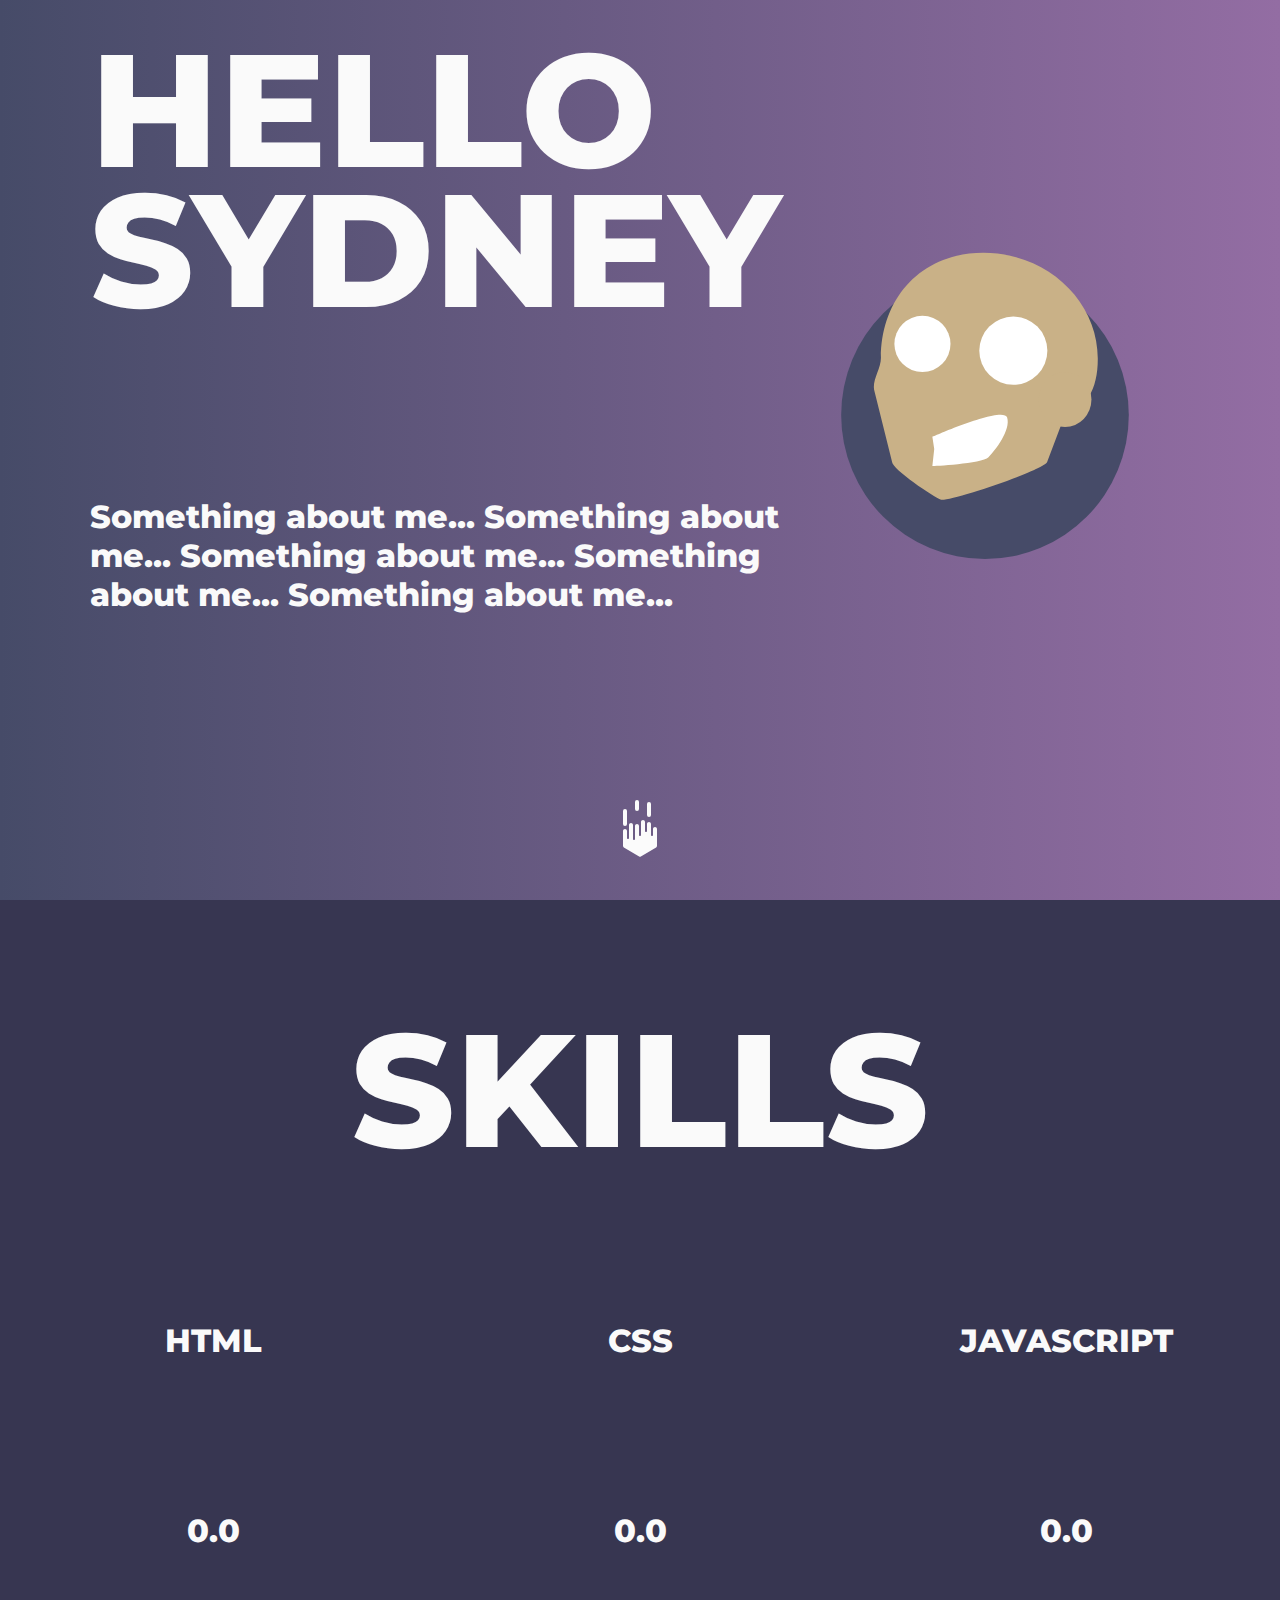
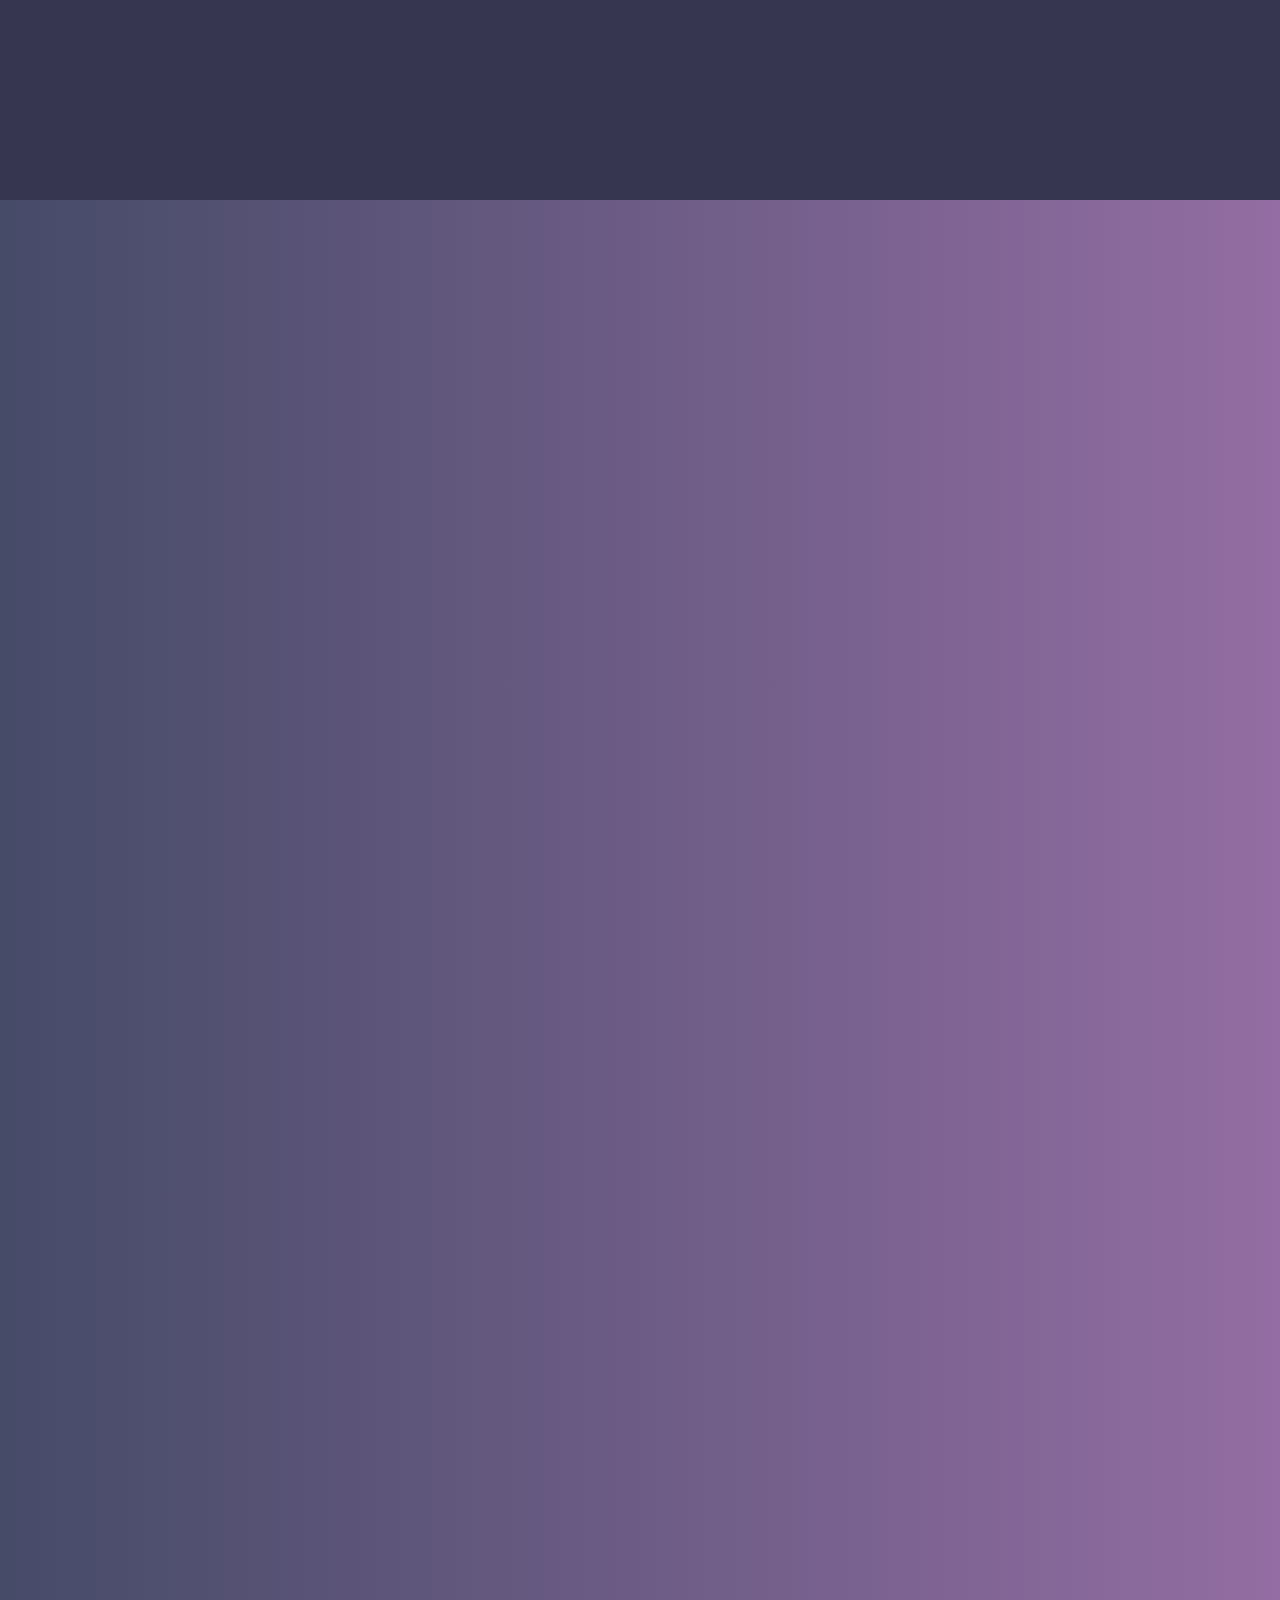
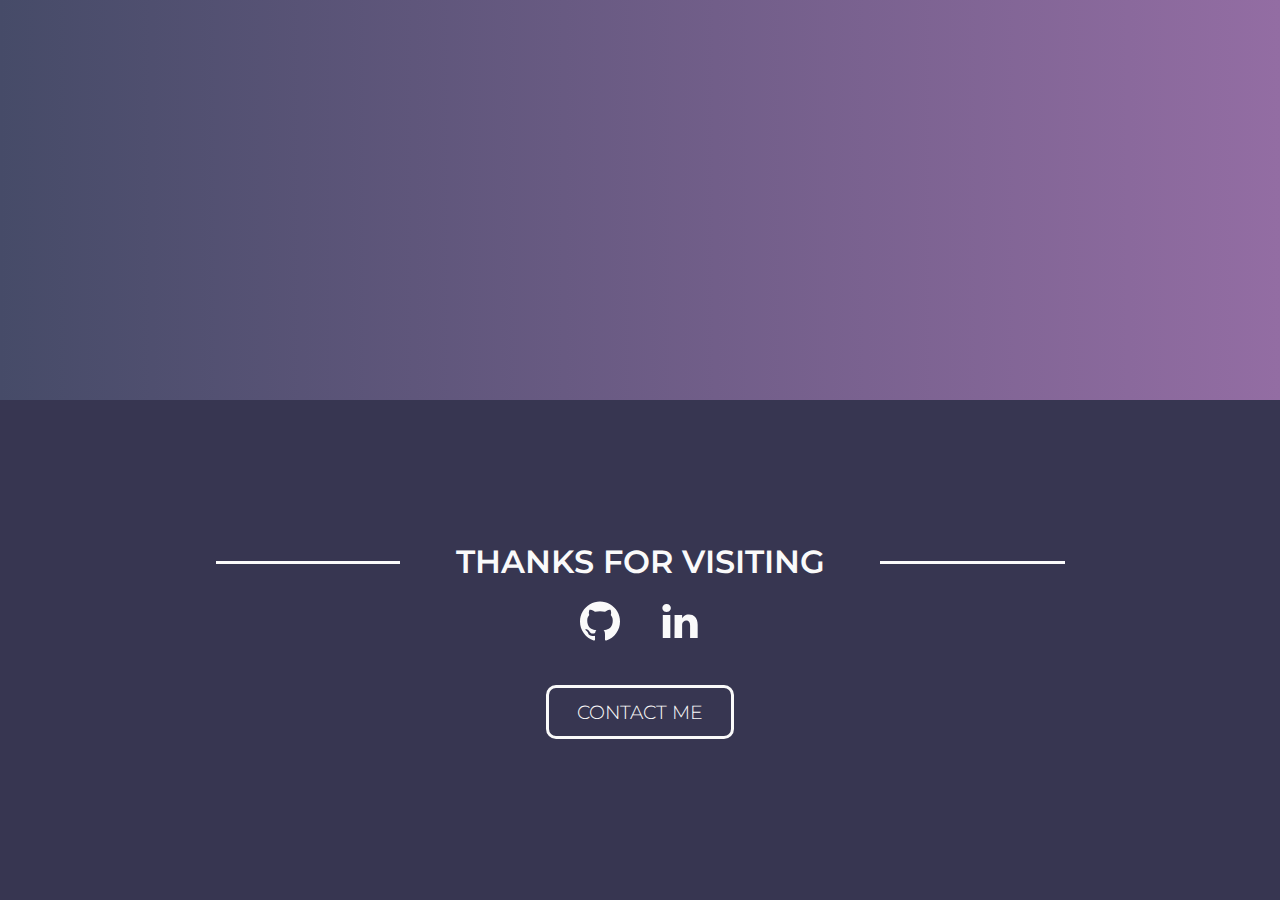
==== index.html @ b9a49cbc "Add files via upload" ====
<!DOCTYPE html>
<html lang="en">
    <head>
        <meta charset="utf-8">
        <title>Michael Redburn Portfolio</title>
        <meta name="viewport" content="width=device-width, initial-scale=1.0">
        <link rel="stylesheet" href="/css/style.css">
        <link rel="stylesheet" href="/css/skills.css">
        <link rel="stylesheet" href="/css/footer.css">
        <script type="text/javascript" src="/js/animation.js" defer></script>
        <script type="text/javascript" src="/js/contactForm.js"></script>
    </head>
    <body>
        <div id="mainWrap">
            <div class="pageFull">
                <div class="wrapper2">
                    <div class="colFull">
                        <p class="largeP">HELLO SYDNEY</p>
                        <p class="mediumP">Something about me... Something about me... Something about me... Something about me... Something about me...</p>    
                    </div>
                    <img id="meWrap" src="/img/me.svg"/>
                </div>
                <img class="arrowDown" src="img/arrowDown.svg"/>
            </div>
            <div id="skillsWrap">
                <p class="largeP">SKILLS</p>
                <div class="wrapperSkills">
                    <div class="skillCont">
                        <p class="skillHead">HTML</p>
                        <div class="pieOuter">
                            <p id="htmlCounter" class="numberText">0.0</p>
                            <svg version="1.1" id="Layer_1" xmlns="http://www.w3.org/2000/svg" xmlns:xlink="http://www.w3.org/1999/xlink" x="0px" y="0px"
                                width="300px" height="300px" viewBox="0 0 200 200" enable-background="new 0 0 200 200" xml:space="preserve">
                                <circle class="hide" id="htmlBar" fill="none" stroke="#47B2AA" stroke-width="18" stroke-miterlimit="10" cx="100" cy="100" r="80"/>
                            </svg>
                        </div>
                    </div>
                    <div class="skillCont">
                        <p class="skillHead">CSS</p>
                        <div class="pieOuter">
                            <p id="cssCounter" class="numberText">0.0</p>
                            <svg version="1.1" id="Layer_1" xmlns="http://www.w3.org/2000/svg" xmlns:xlink="http://www.w3.org/1999/xlink" x="0px" y="0px"
                                width="300px" height="300px" viewBox="0 0 200 200" enable-background="new 0 0 200 200" xml:space="preserve">
                                <circle class="hide" id="cssBar" fill="none" stroke="#AF6146" stroke-width="18" stroke-miterlimit="10" cx="100" cy="100" r="80"/>
                            </svg>
                        </div>
                    </div>
                    <div class="skillCont">
                        <p class="skillHead">JAVASCRIPT</p>
                        <div class="pieOuter">
                            <p id="jsCounter" class="numberText">0.0</p>
                            <svg version="1.1" id="Layer_1" xmlns="http://www.w3.org/2000/svg" xmlns:xlink="http://www.w3.org/1999/xlink" x="0px" y="0px"
                                width="300px" height="300px" viewBox="0 0 200 200" enable-background="new 0 0 200 200" xml:space="preserve">
                                <circle class="hide" id="jsBar" fill="none" stroke="#AF46AA" stroke-width="18" stroke-miterlimit="10" cx="100" cy="100" r="80"/>
                            </svg>
                        </div>
                    </div>
                </div>
            </div>
            <div class="pageFull"></div>
            <div class="pageFull"></div>
            <div id="footer">
                <p class="footHead">THANKS FOR VISITING</p>
                <div class="socialWrap">
                    <div class="socialIcon">
                        <img class="social" src="img/git.svg"/>
                    </div>
                    <div class="socialIcon">
                        <img class="social" src="img/in.svg"/>
                    </div>
                </div>
                <div id="contactBtn">
                    <p class="btnFont">CONTACT ME</p>
                </div>
                <div id="contactFormWrap"class="contactHide">
                    <div id="backBtn">
                        <img src="img/arrowRight.svg"/>
                    </div>
                    <form id="contactForm">
                        <div class="inputWrap">
                            <input name="name" type="text" placeholder="Name" />
                            <input name="email" type="text" placeholder="Email" />
                            <textarea name="enquiry" placeholder="Enquiry"></textarea>
                        </div> 
                        <input class="btnFont" type="submit" value="SUBMIT"/>         
                    </form>
                </div>
            </div>
        </div>
    </body>
</html>
---- css/style.css ----
@import url('https://fonts.googleapis.com/css?family=Montserrat:100,100i,200,200i,300,300i,400,400i,500,500i,600,600i,700,700i,800,800i,900,900i&display=swap');
*{
    padding: 0;
    margin: 0;
    box-sizing: border-box;
}
body{
    font-size: 1rem;
    overflow-x: hidden; 
}
#mainWrap{
    width: 100%;
    background-image: linear-gradient(to right, #464b68, #936da3 );
}
.pageFull{
    width: 100%;
    padding: 40px 10%;
    height: 100vh;
    margin: 0 auto;
    display: flex;
    flex-direction: column;
    justify-content: center;
    align-items: center;
}
.largeP{
    font-family: 'Montserrat', sans-serif;
    font-size: 10rem;
    font-weight: 800;
    color: #FAFAFA;
    line-height: 140px;
}
.wrapper2{
    width: 100%;
    display: flex;
    justify-content: center;
    align-content: center;
    flex-grow: 1;
}
.colFull{
    display: flex;
    justify-content: space-between;
    flex-direction: column;
    flex-grow: 1;
}
#meWrap{
    min-width: 40%;
}
.mediumP{
    font-family: 'Montserrat', sans-serif;
    font-size: 2rem;
    font-weight: 800;
    color: #FAFAFA;
    display: flex;
    justify-content: center;
    align-items: center;
    flex-grow: 1;
}
.hide{
      display: none;
  }
.arrowDown{
    cursor: pointer;
    position: relative;
}
.arrowDown:hover{
    animation: bounce 1s infinite;
}
@keyframes bounce {
    0%{
        transform: translateY(0);
    }
    50%{
        transform: translateY(20px);
    }
    100%{
        transform: translateY(0);
    }
}
@media only screen and (max-width: 600px) {
    .largeP{
        font-size: 4rem;
        line-height: 80px;
    }
    .wrapper2{
        width: 100%;
        display: flex;
        flex-direction: column;
        justify-content: center;
        align-content: center;
        text-align: center;
    }
    .mediumP{
        font-size: 1.2rem;
    }
    #meWrap{
        width: 60%;
        margin: 0 auto;
    }
    .pageFull{
        width: 100%;
        padding: 20px 5%;
        height: 100vh;
        margin: 0 auto;
        display: flex;
        flex-direction: column;
        justify-content: center;
        align-items: center;
    }
}
---- css/skills.css ----
#skillsWrap{
    background: #373651;
    height: 100vh;
    padding: 120px 0;
    display: flex;
    flex-direction: column;
    align-items: center;
    justify-content: space-between;
}
.wrapperSkills{
    display: flex;
    width: 100%;
    margin-top: 60px;
}
.skillCont{
    width: 30%;
    display: flex;
    flex-direction: column;
    align-items: center;
    flex-grow: 1;
}
.skillHead{
    font-family: 'Montserrat', sans-serif;
    font-size: 2rem;
    font-weight: 800;
    color: #FAFAFA;
    display: flex;
    justify-content: center;
    align-items: center;
    flex-grow: 1;
    padding: 20px;
}
.pieOuter{
    width: 300px;
    height: 300px;
    position: relative;
    display: flex;
    justify-content: center;
    align-items: center;
}
.numberText{
    font-family: 'Montserrat', sans-serif;
    font-size: 2rem;
    font-weight: 800;
    color: #FAFAFA;
    position: absolute;
    top: 50%;
    left: 50%;
    transform: translate(-50%, -50%);
}
.pieEight {
    display: block;
    stroke-dasharray: 600;
    stroke-dashoffset: 600;
    animation: dash 3s forwards 1;
  }
.pieFive {
    display: block;
    stroke-dasharray: 600;
    stroke-dashoffset: 600;
    animation: dash2 3s forwards 1;
  }
  
@keyframes dash {
    from {
      stroke-dashoffset: 600;
    }
    to {
      stroke-dashoffset: 250;
    }
  }
@keyframes dash2 {
    from {
      stroke-dashoffset: 600;
    }
    to {
      stroke-dashoffset: 350;
    }
  }
  @media only screen and (max-width: 600px) {
    .wrapperSkills{
        display: flex;
        flex-direction: column;
        align-items: center;
        width: 100%;
        margin-top: 60px;
    }
    #skillsWrap{
        padding: 20px 5%;
    }
    .skillCont{
        width: 90%;
        display: flex;
        flex-direction: column;
        align-items: center;
        flex-grow: 1;
    }
    .wrapperSkills{
        margin-top: 0;
    }
    .pieOuter{
        width: 120px;
        height: 120px;
        position: relative;
        display: flex;
        justify-content: center;
        align-items: center;
    }
    .numberText{
        font-size: 1.2rem; 
    }
    .skillHead{
        font-size: 1.4rem;
    }
  }
---- css/footer.css ----
#footer{
    background: #373651;
    position: relative;
    width: 100%;
    height: 500px;
    display: flex;
    flex-direction: column;
    justify-content: center;
    align-items: center;
}
.footHead{
    position: relative;
    font-family: 'Montserrat', sans-serif;
    font-size: 2rem;
    font-weight: 600;
    color: #FAFAFA;
}
.footHead::before{
    position: absolute;
    top: 50%;
    left: -240px;
    display: block;
    width: 50%;
    border-bottom: 3px solid #FAFAFA;
    content: "";
}
.footHead::after{
    position: absolute;
    top: 50%;
    right: -240px;
    display: block;
    width: 50%;
    border-bottom: 3px solid #FAFAFA;
    content: "";
}
.socialWrap{
    display: flex;
}
.socialIcon{
    margin: 20px;
}
#contactBtn{
    overflow: hidden;
    position: relative;
    border: 3px solid #FAFAFA;
    margin: 20px;
    padding: 12px 28px;
    border-radius: 10px;
    cursor: pointer;
}
#contactBtn::before{
    position: absolute;
    content: "";
    background: #7a40bd;
    padding: 40px 120px;
    top: -20px;
    left: -260px;
    z-index: 0;
    transition: all 0.5s ease-in-out;
}
#contactBtn:hover::before{
    left: -20px;
}
.btnFont{
    position: relative;
    font-family: 'Montserrat', sans-serif;
    font-size: 1.2rem;
    font-weight: 300;
    color: #FAFAFA;
    z-index: 1;
}
#contactFormWrap{
    position: absolute;
    display: flex;
    justify-content: center;
    width: 100%;
    height: 500px;
    background: #333333;
    z-index: 1;
    transition: all 1s ease-in-out;
}
#contactForm{
    display: flex;
    justify-content: center;
    flex-wrap: wrap;
    align-self: center;
    width: 60%;
}
.inputWrap{
    width: 60%;
    display: flex;
    flex-direction: column;
}
#contactForm input[type=text]{
    flex-grow: 1;
    padding: 12px 24px;
    margin: 12px;
    border: none;
    font-family: 'Montserrat', sans-serif;
    font-size: 1rem;
}
#contactForm input[type=submit]{
   border: none;
    flex-grow: 0;
    align-self: flex-end;
    cursor: pointer;
    overflow: hidden;
    position: relative;
    border: 3px solid #FAFAFA;
    margin: 12px;
    padding: 12px 28px;
    border-radius: 10px;
    cursor: pointer;
    background: none;
    color: #FAFAFA;
}
#contactForm textarea{
    flex-grow: 1;
    height: 140px;
    margin: 12px;
    padding: 12px 24px;
    resize: none;
    font-family: 'Montserrat', sans-serif;
    font-size: 1rem;
}
.contactHide{
    right: -100%;
}
.contactShow{
    right: 0;
}
#backBtn{
    padding: 20px;
    position: absolute;
    bottom: 10px;
    left: 10px;
    cursor: pointer;
}
.social{
    width: 40px;
    height: 40px;
}
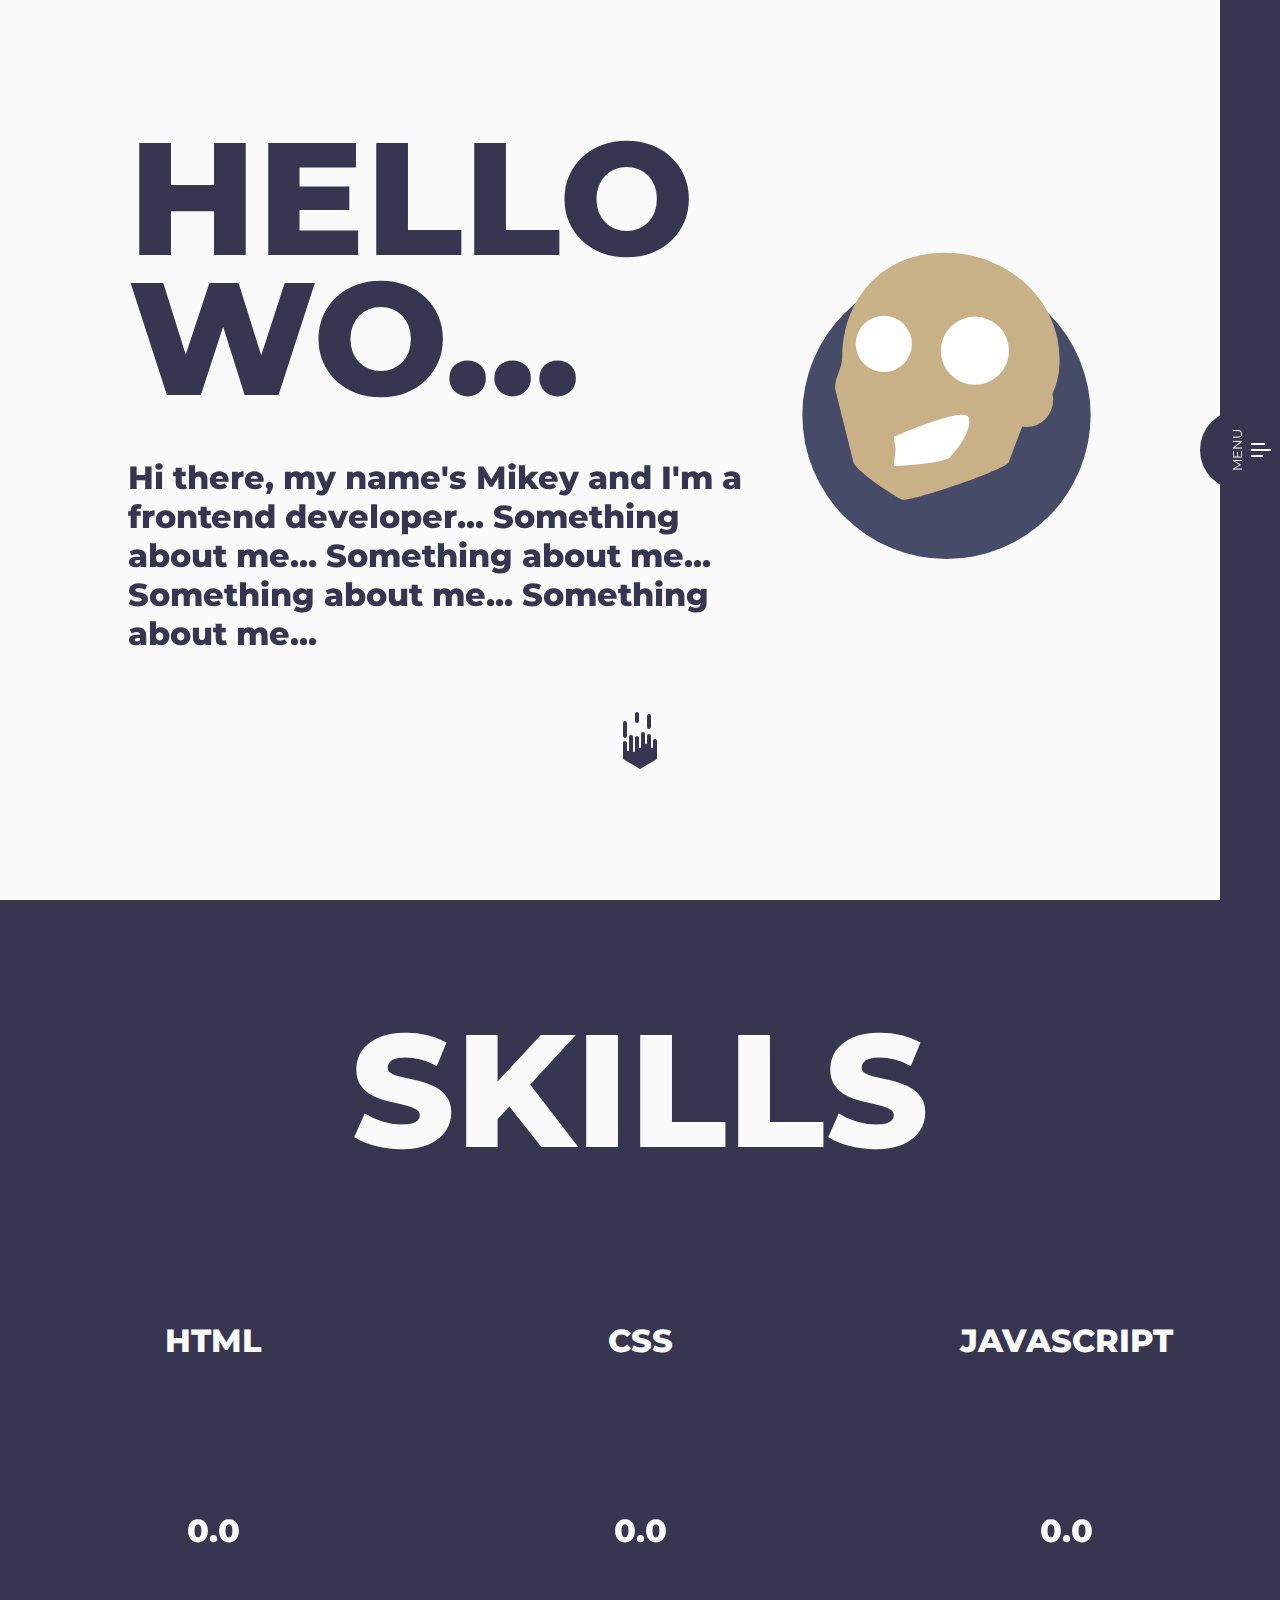
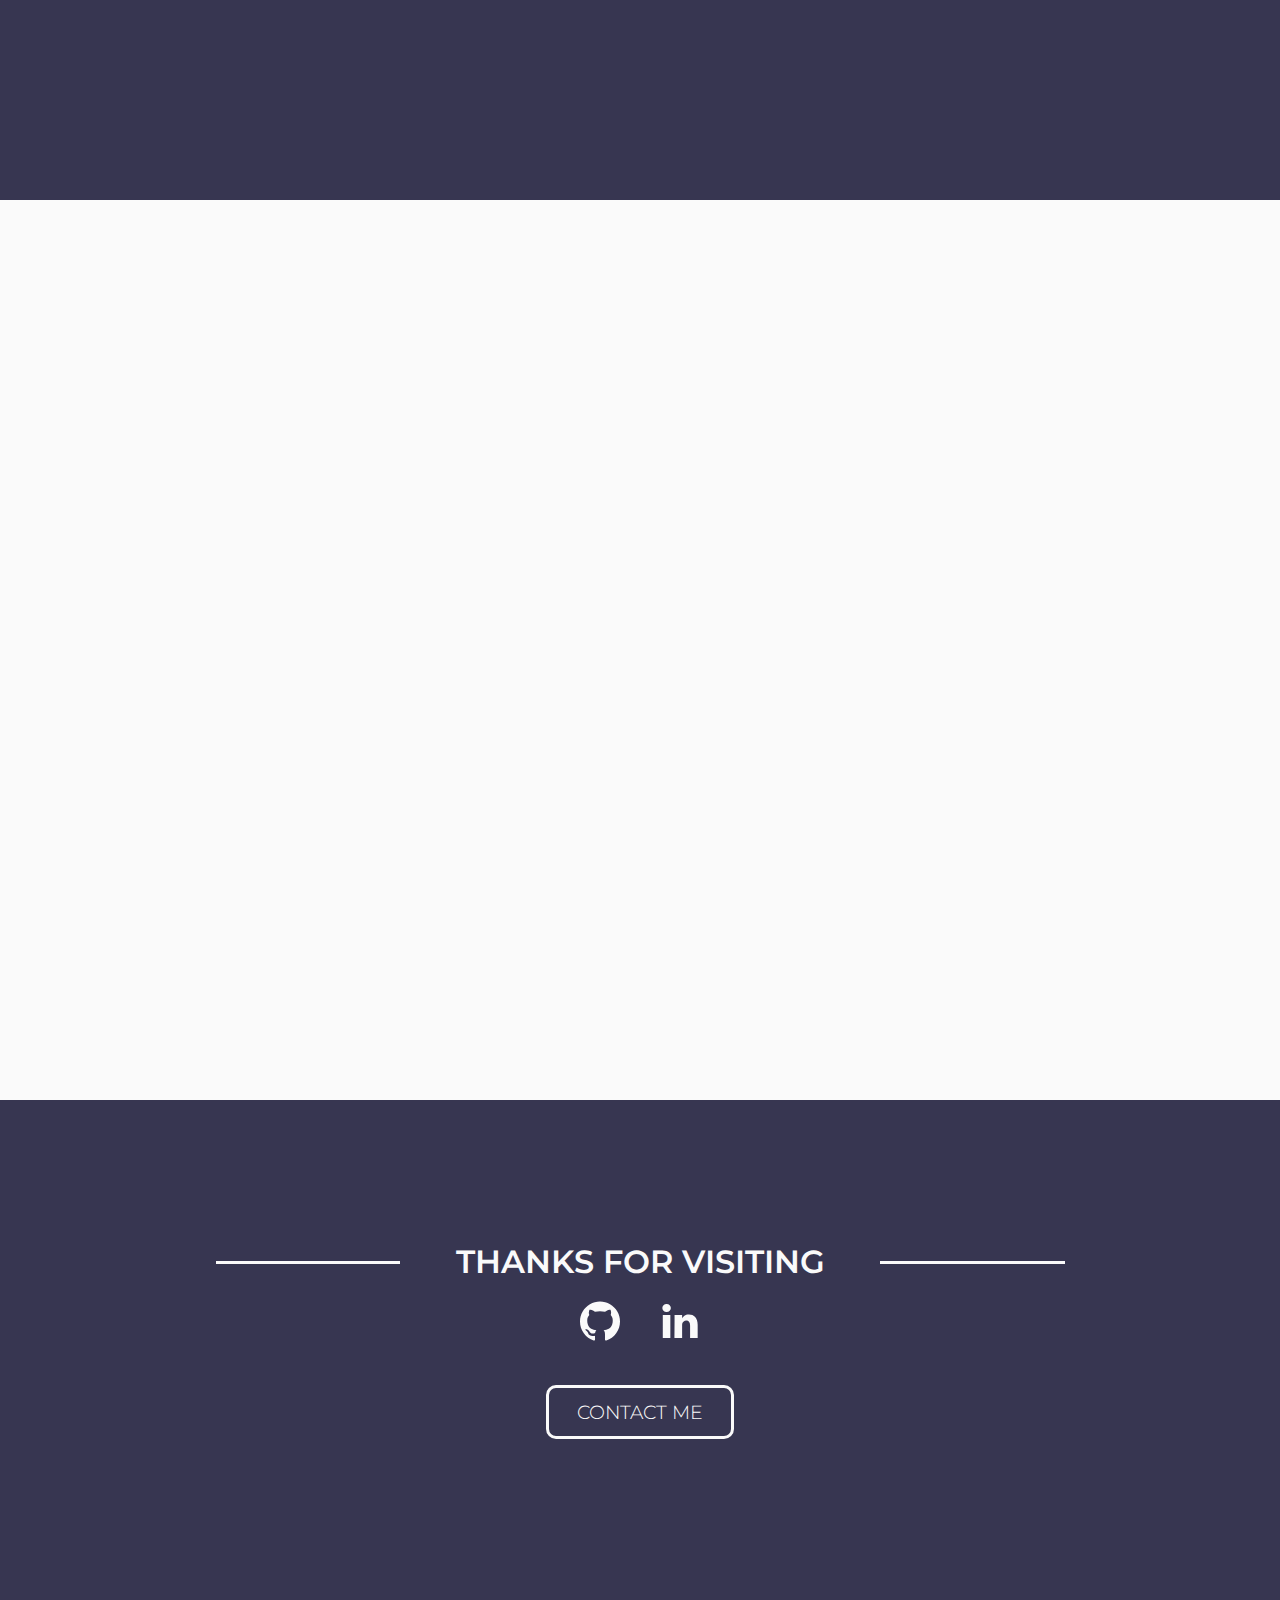
==== commit 85f2984f: "Add files via upload" ====
--- a/index.html
+++ b/index.html
@@ -9,21 +9,33 @@
         <link rel="stylesheet" href="/css/footer.css">
         <script type="text/javascript" src="/js/animation.js" defer></script>
         <script type="text/javascript" src="/js/contactForm.js"></script>
+        <script type="text/javascript" src="/js/openSideNav.js"></script>
     </head>
     <body>
         <div id="mainWrap">
+            <div id="fixedOverlay" class="hideOverlay"></div>
             <div class="pageFull">
+                <div id="sideMenu" class="hideMenu">
+                    <div id="menuTab">
+                        <p class="smallPara">MENU</p>
+                        <div id="hamburWrap">
+                            <span class="hamLine"></span>
+                            <span class="hamLine"></span>
+                            <span class="hamLine"></span>
+                        </div>
+                    </div>
+                </div>
                 <div class="wrapper2">
                     <div class="colFull">
-                        <p class="largeP">HELLO SYDNEY</p>
-                        <p class="mediumP">Something about me... Something about me... Something about me... Something about me... Something about me...</p>    
+                        <p class="largeP darkP">HELLO WO...</p>
+                        <p class="mediumP darkP">Hi there, my name's Mikey and I'm a frontend developer... Something about me... Something about me... Something about me... Something about me...</p>    
                     </div>
                     <img id="meWrap" src="/img/me.svg"/>
                 </div>
                 <img class="arrowDown" src="img/arrowDown.svg"/>
             </div>
             <div id="skillsWrap">
-                <p class="largeP">SKILLS</p>
+                <p class="largeP lightP">SKILLS</p>
                 <div class="wrapperSkills">
                     <div class="skillCont">
                         <p class="skillHead">HTML</p>
@@ -58,7 +70,6 @@
                 </div>
             </div>
             <div class="pageFull"></div>
-            <div class="pageFull"></div>
             <div id="footer">
                 <p class="footHead">THANKS FOR VISITING</p>
                 <div class="socialWrap">
--- a/css/style.css
+++ b/css/style.css
@@ -4,17 +4,20 @@
     margin: 0;
     box-sizing: border-box;
 }
+html{
+    overflow-x: hidden;
+}
 body{
     font-size: 1rem;
-    overflow-x: hidden; 
 }
 #mainWrap{
     width: 100%;
-    background-image: linear-gradient(to right, #464b68, #936da3 );
+    background: #FAFAFA;
 }
 .pageFull{
-    width: 100%;
-    padding: 40px 10%;
+    position: relative;
+    width: 100%;
+    padding: 10%;
     height: 100vh;
     margin: 0 auto;
     display: flex;
@@ -26,7 +29,6 @@
     font-family: 'Montserrat', sans-serif;
     font-size: 10rem;
     font-weight: 800;
-    color: #FAFAFA;
     line-height: 140px;
 }
 .wrapper2{
@@ -49,11 +51,16 @@
     font-family: 'Montserrat', sans-serif;
     font-size: 2rem;
     font-weight: 800;
-    color: #FAFAFA;
     display: flex;
     justify-content: center;
     align-items: center;
     flex-grow: 1;
+}
+.lightP{
+    color: #FAFAFA;
+}
+.darkP{
+    color: #373651;
 }
 .hide{
       display: none;
@@ -61,6 +68,8 @@
 .arrowDown{
     cursor: pointer;
     position: relative;
+    align-self: center;
+    justify-self: flex-end;
 }
 .arrowDown:hover{
     animation: bounce 1s infinite;
@@ -76,6 +85,88 @@
         transform: translateY(0);
     }
 }
+#sideMenu{
+    width: 50%;
+    height: 100vh;
+    background: #FAFAFA;
+    border-left: 60px solid #373651;
+    position: fixed;
+    z-index: 5;
+    top: 0;
+    transition: all 1s ease-in-out;
+}
+.hideMenu{
+    right: calc(-50% + 60px);
+}
+.showMenu{
+    right: 0;
+}
+#menuTab{
+    width: 80px;
+    height: 80px;
+    background: #373651;
+    position: relative;
+    right: 80px;
+    top: calc(50% - 40px);
+    border-radius: 80px;
+    display: flex;
+    flex-direction: column;
+    justify-content: center;
+    align-items: center;
+    cursor: pointer;
+    transform: rotate(270deg);
+}
+.smallPara{
+    font-family: 'Montserrat', sans-serif;
+    font-size: 0.8rem;
+    font-weight: 400;
+    color: #FAFAFA;
+}
+#hamburWrap{
+    position: relative;
+    margin-top: 6px;
+    width: 15px;
+}
+.hamLine{
+    width: 2px;
+    height: 20px;
+    background: #FAFAFA;
+    position: absolute;
+    top: 0;
+    transition: all 0.5s ease-in-out;
+}
+.hamLine:nth-of-type(1){
+    left: 0;
+    height: 12px;
+}
+.hamLine:nth-of-type(2){
+    left: 6px;
+    height: 20px;
+}
+.hamLine:nth-of-type(3){
+    left: 12px;
+    height: 14px;
+}
+#menuTab:hover .hamLine{
+    height: 20px;
+}
+#fixedOverlay{
+    position: fixed;
+    height: 100vh;
+    width: 100%;
+    background: #FAFAFA;
+    transition: all 1s ease-in-out;
+}
+.hideOverlay{
+    opacity: 0;
+    z-index: 0;
+}
+.showOverlay{
+    opacity: 0.8;
+    z-index: 3;
+}
+
+
 @media only screen and (max-width: 600px) {
     .largeP{
         font-size: 4rem;
@@ -106,4 +197,7 @@
         justify-content: center;
         align-items: center;
     }
+    #sideMenu{
+        display: none;
+    }
 }--- a/css/footer.css
+++ b/css/footer.css
@@ -139,4 +139,25 @@
 .social{
     width: 40px;
     height: 40px;
+}
+@media only screen and (max-width: 600px) {
+    .footHead{
+        position: relative;
+        font-family: 'Montserrat', sans-serif;
+        font-size: 1.4rem;
+        font-weight: 600;
+        color: #FAFAFA;
+    }
+    .footHead::before{
+        content: "";
+    }
+    .footHead::after{
+        content: "";
+    }
+    #contactForm{
+        width: 80%;
+    }
+    .inputWrap{
+        width: 100%;
+    }
 }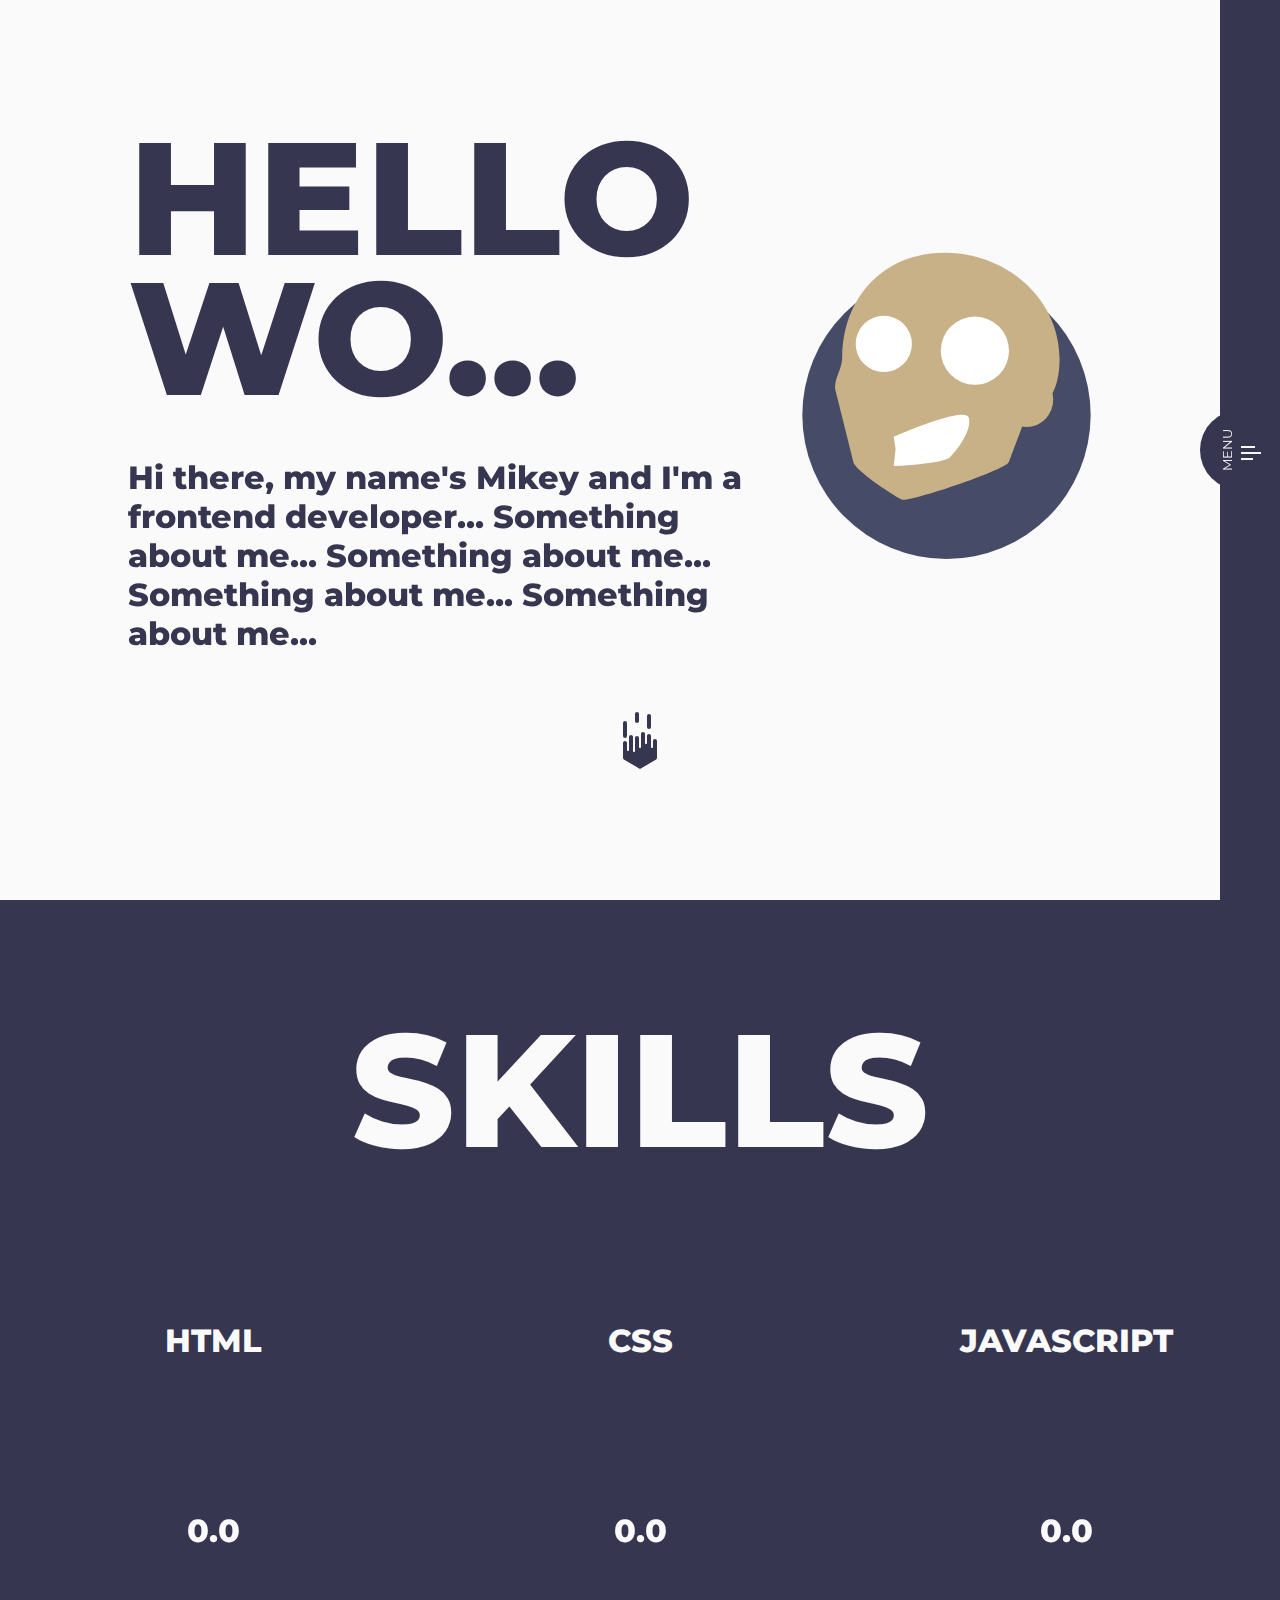
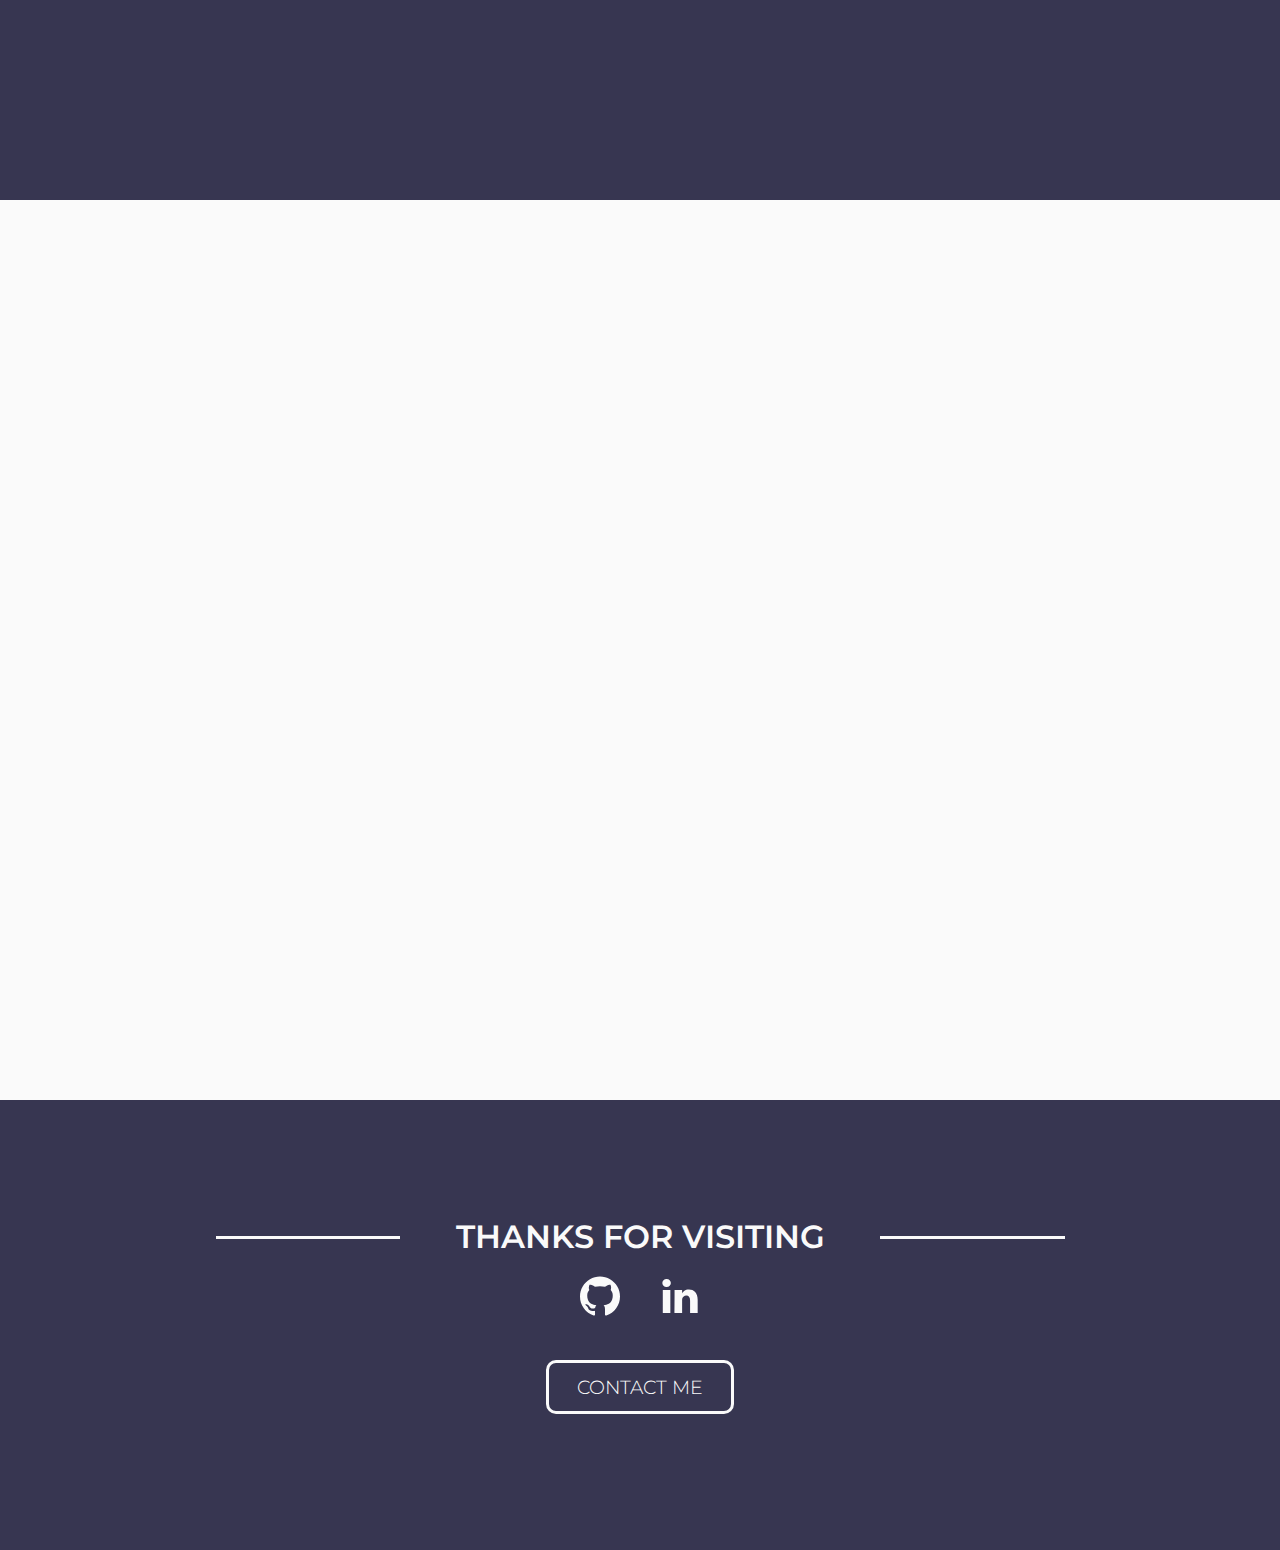
==== commit c360d146: "Menu and character changes" ====
--- a/index.html
+++ b/index.html
@@ -7,24 +7,30 @@
         <link rel="stylesheet" href="/css/style.css">
         <link rel="stylesheet" href="/css/skills.css">
         <link rel="stylesheet" href="/css/footer.css">
+        <link rel="stylesheet" href="/css/menu.css">
         <script type="text/javascript" src="/js/animation.js" defer></script>
         <script type="text/javascript" src="/js/contactForm.js"></script>
         <script type="text/javascript" src="/js/openSideNav.js"></script>
     </head>
     <body>
         <div id="mainWrap">
+            <div id="sideMenu" class="hideMenu">
+                <div id="menuTab">
+                    <p class="smallPara">MENU</p>
+                    <div id="hamburWrap">
+                        <span class="menuLine hamLine"></span>
+                        <span class="menuLine hamLine"></span>
+                        <span class="menuLine hamLine"></span>
+                    </div>
+                </div>
+                <ul id="menuList">
+                    <a href=""><li>Menu Item One</li></a>
+                    <a href=""><li>Menu Item Two</li></a>
+                    <a href=""><li>Menu Item Three</li></a>
+                </ul>
+            </div>
             <div id="fixedOverlay" class="hideOverlay"></div>
             <div class="pageFull">
-                <div id="sideMenu" class="hideMenu">
-                    <div id="menuTab">
-                        <p class="smallPara">MENU</p>
-                        <div id="hamburWrap">
-                            <span class="hamLine"></span>
-                            <span class="hamLine"></span>
-                            <span class="hamLine"></span>
-                        </div>
-                    </div>
-                </div>
                 <div class="wrapper2">
                     <div class="colFull">
                         <p class="largeP darkP">HELLO WO...</p>
--- a/css/style.css
+++ b/css/style.css
@@ -85,88 +85,6 @@
         transform: translateY(0);
     }
 }
-#sideMenu{
-    width: 50%;
-    height: 100vh;
-    background: #FAFAFA;
-    border-left: 60px solid #373651;
-    position: fixed;
-    z-index: 5;
-    top: 0;
-    transition: all 1s ease-in-out;
-}
-.hideMenu{
-    right: calc(-50% + 60px);
-}
-.showMenu{
-    right: 0;
-}
-#menuTab{
-    width: 80px;
-    height: 80px;
-    background: #373651;
-    position: relative;
-    right: 80px;
-    top: calc(50% - 40px);
-    border-radius: 80px;
-    display: flex;
-    flex-direction: column;
-    justify-content: center;
-    align-items: center;
-    cursor: pointer;
-    transform: rotate(270deg);
-}
-.smallPara{
-    font-family: 'Montserrat', sans-serif;
-    font-size: 0.8rem;
-    font-weight: 400;
-    color: #FAFAFA;
-}
-#hamburWrap{
-    position: relative;
-    margin-top: 6px;
-    width: 15px;
-}
-.hamLine{
-    width: 2px;
-    height: 20px;
-    background: #FAFAFA;
-    position: absolute;
-    top: 0;
-    transition: all 0.5s ease-in-out;
-}
-.hamLine:nth-of-type(1){
-    left: 0;
-    height: 12px;
-}
-.hamLine:nth-of-type(2){
-    left: 6px;
-    height: 20px;
-}
-.hamLine:nth-of-type(3){
-    left: 12px;
-    height: 14px;
-}
-#menuTab:hover .hamLine{
-    height: 20px;
-}
-#fixedOverlay{
-    position: fixed;
-    height: 100vh;
-    width: 100%;
-    background: #FAFAFA;
-    transition: all 1s ease-in-out;
-}
-.hideOverlay{
-    opacity: 0;
-    z-index: 0;
-}
-.showOverlay{
-    opacity: 0.8;
-    z-index: 3;
-}
-
-
 @media only screen and (max-width: 600px) {
     .largeP{
         font-size: 4rem;
--- a/css/footer.css
+++ b/css/footer.css
@@ -2,7 +2,7 @@
     background: #373651;
     position: relative;
     width: 100%;
-    height: 500px;
+    height: 50vh;
     display: flex;
     flex-direction: column;
     justify-content: center;
@@ -74,7 +74,7 @@
     display: flex;
     justify-content: center;
     width: 100%;
-    height: 500px;
+    height: 50vh;
     background: #333333;
     z-index: 1;
     transition: all 1s ease-in-out;
--- a/css/menu.css
+++ b/css/menu.css
@@ -0,0 +1,111 @@
+#sideMenu{
+    width: 50%;
+    height: 100vh;
+    background: #FAFAFA;
+    border-left: 60px solid #373651;
+    position: fixed;
+    z-index: 5;
+    top: 0;
+    transition: all 1s ease-in-out;
+    display: flex;
+}
+.hideMenu{
+    right: calc(-50% + 60px);
+}
+.showMenu{
+    right: 0;
+}
+#menuList{
+    align-self: center;
+    justify-self: center;
+}
+#menuList li{
+    font-family: 'Montserrat', sans-serif;
+    font-size: 2rem;
+    font-weight: 500;
+    line-height: 140px;
+    color: #373651;
+    list-style: none;
+    line-height: 60px;
+}
+#menuList a{
+    text-decoration: none;
+}
+#menuTab{
+    width: 80px;
+    height: 80px;
+    background: #373651;
+    position: relative;
+    right: 80px;
+    top: calc(50% - 40px);
+    border-radius: 80px;
+    display: flex;
+    flex-direction: column;
+    justify-content: center;
+    align-items: center;
+    cursor: pointer;
+    transform: rotate(270deg);
+}
+.smallPara{
+    font-family: 'Montserrat', sans-serif;
+    font-size: 0.8rem;
+    font-weight: 400;
+    color: #FAFAFA;
+}
+#hamburWrap{
+    position: relative;
+    margin-top: 6px;
+    width: 20px;
+    height: 20px;
+}
+.menuLine{
+    width: 2px;
+    height: 20px;
+    background: #FAFAFA;
+    position: absolute;
+    top: 0;
+    transition: all 0.5s ease-in-out;
+}
+.hamLine:nth-of-type(1){
+    left: 0;
+    height: 12px;
+}
+.hamLine:nth-of-type(2){
+    left: 6px;
+    height: 20px;
+}
+.hamLine:nth-of-type(3){
+    left: 12px;
+    height: 14px;
+}
+.closeLine:nth-of-type(1){
+    left: 10px;
+    height: 20px;
+    transform: rotate(-45deg);
+}
+.closeLine:nth-of-type(2){
+    opacity: 0;
+}
+.closeLine:nth-of-type(3){
+    left: 10px;
+    height: 20px;
+    transform: rotate(45deg);
+}
+#menuTab:hover .hamLine{
+    height: 20px;
+}
+#fixedOverlay{
+    position: fixed;
+    height: 100vh;
+    width: 100%;
+    background: #FAFAFA;
+    transition: all 1s ease-in-out;
+}
+.hideOverlay{
+    opacity: 0;
+    z-index: 0;
+}
+.showOverlay{
+    opacity: 0.8;
+    z-index: 3;
+}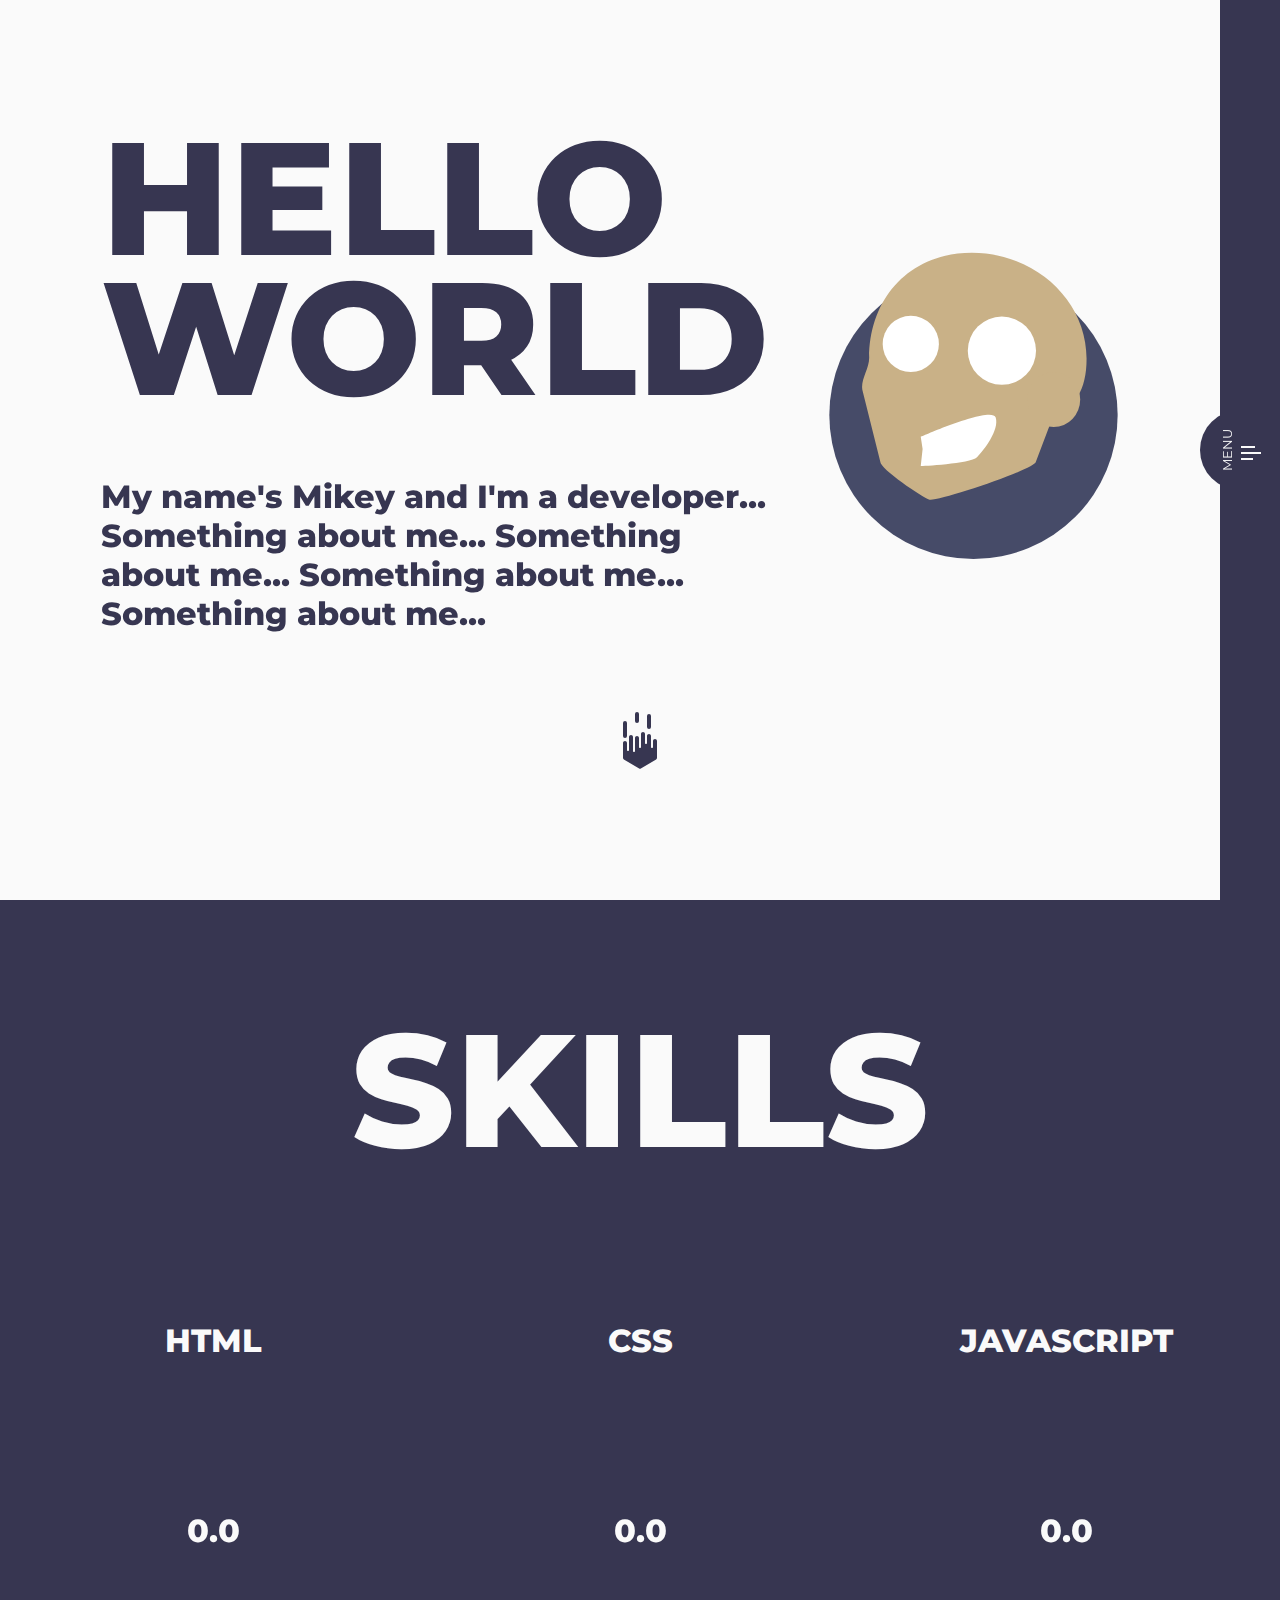
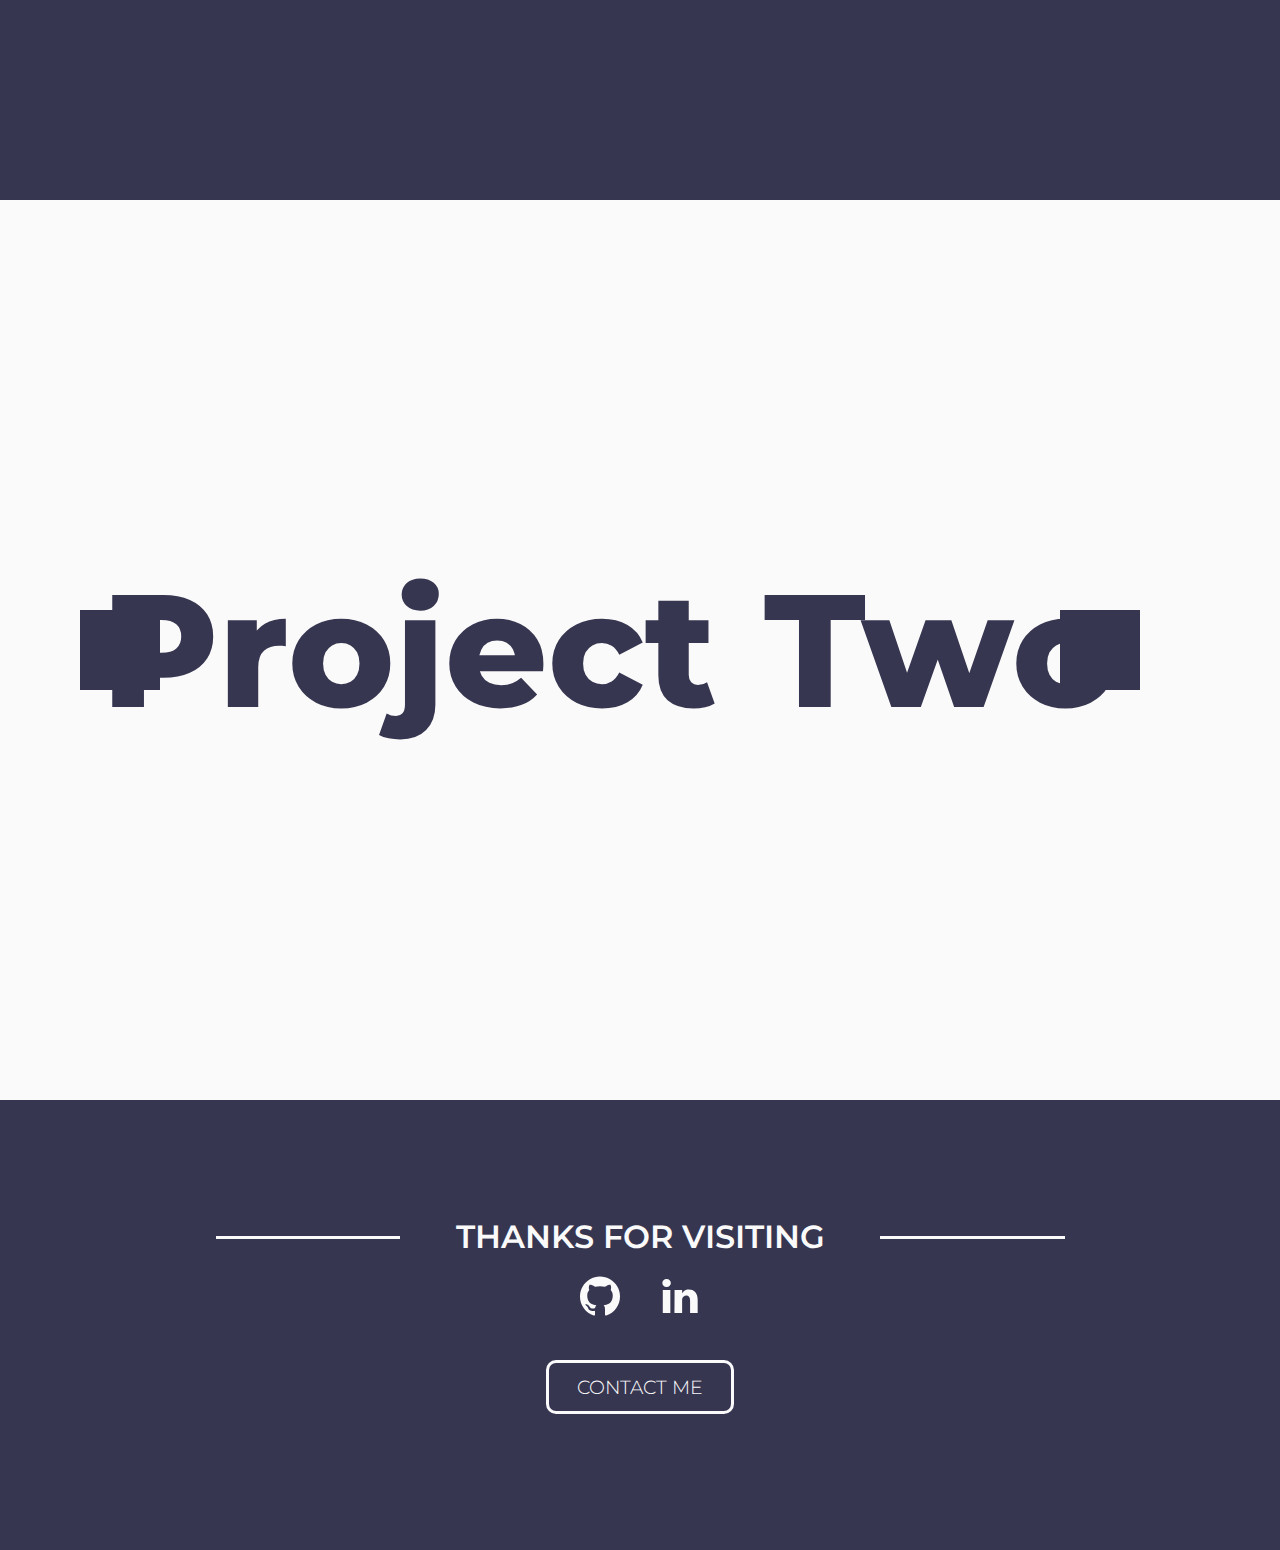
==== commit 47fa4380: "Work slider frame" ====
--- a/index.html
+++ b/index.html
@@ -8,9 +8,11 @@
         <link rel="stylesheet" href="/css/skills.css">
         <link rel="stylesheet" href="/css/footer.css">
         <link rel="stylesheet" href="/css/menu.css">
+        <link rel="stylesheet" href="/css/workPage.css">
         <script type="text/javascript" src="/js/animation.js" defer></script>
         <script type="text/javascript" src="/js/contactForm.js"></script>
         <script type="text/javascript" src="/js/openSideNav.js"></script>
+        <script type="text/javascript" src="/js/slider.js"></script>
     </head>
     <body>
         <div id="mainWrap">
@@ -33,8 +35,8 @@
             <div class="pageFull">
                 <div class="wrapper2">
                     <div class="colFull">
-                        <p class="largeP darkP">HELLO WO...</p>
-                        <p class="mediumP darkP">Hi there, my name's Mikey and I'm a frontend developer... Something about me... Something about me... Something about me... Something about me...</p>    
+                        <p class="largeP darkP">HELLO WORLD</p>
+                        <p class="mediumP darkP">My name's Mikey and I'm a developer... Something about me... Something about me... Something about me... Something about me...</p>    
                     </div>
                     <img id="meWrap" src="/img/me.svg"/>
                 </div>
@@ -75,7 +77,11 @@
                     </div>
                 </div>
             </div>
-            <div class="pageFull"></div>
+            <div id="pageWork">
+                <div id="slideElmContainer"></div>
+                <div id="slideLeftCont" class="slideControl"></div>
+                <div id="slideRightCont" class="slideControl"></div>
+            </div>
             <div id="footer">
                 <p class="footHead">THANKS FOR VISITING</p>
                 <div class="socialWrap">
--- a/css/style.css
+++ b/css/style.css
@@ -9,6 +9,9 @@
 }
 body{
     font-size: 1rem;
+}
+::-webkit-scrollbar { 
+    display: none; 
 }
 #mainWrap{
     width: 100%;
--- a/css/workPage.css
+++ b/css/workPage.css
@@ -0,0 +1,51 @@
+#pageWork{
+    width: 100%;
+    height: 100vh;
+    padding-right: 60px;
+    background: #FAFAFA;
+    position: relative;
+    display: flex;
+    justify-content: center;
+    align-items: center;
+}
+#slideLeftCont{
+    top: 50%;
+    left: 80px;
+}
+#slideRightCont{
+    top: 50%;
+    right: 140px;
+}
+.slideControl{
+    position: absolute;
+    width: 80px;
+    height: 80px;
+    background: #373651;
+    cursor: pointer;
+    transform: translateY(-50%);
+}
+#slideElmContainer{
+    position: absolute;
+    top: 0;
+    left: 0;
+    width: 100%;
+    height: 100vh;
+}
+.slideProCont{
+    width: 100%;
+    padding-right: 60px;
+    height: 100vh;
+    position: absolute;
+    display: flex;
+    justify-content: center;
+    align-items: center;
+}
+.slideZero{
+    left: -100%;
+}
+.slideOne{
+    left: 0;
+}
+.slideTwo{
+    left: 100%;
+}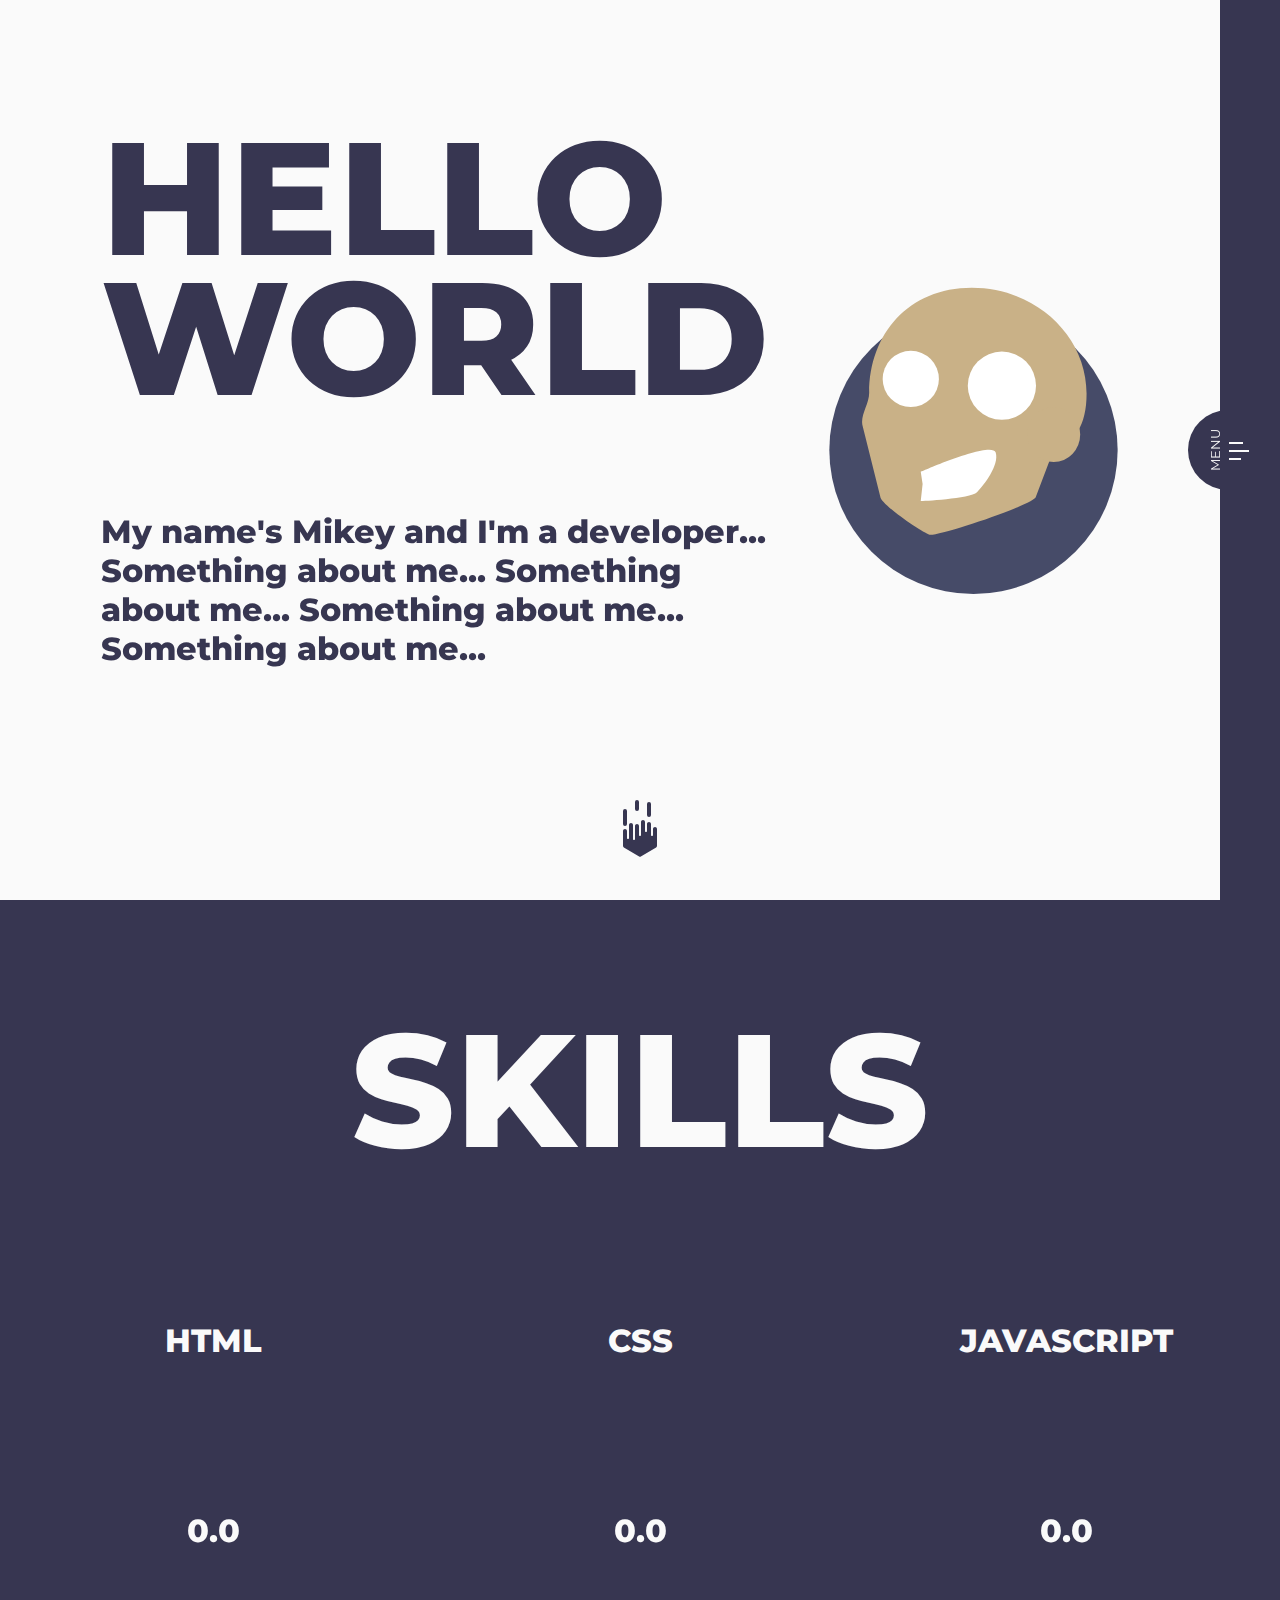
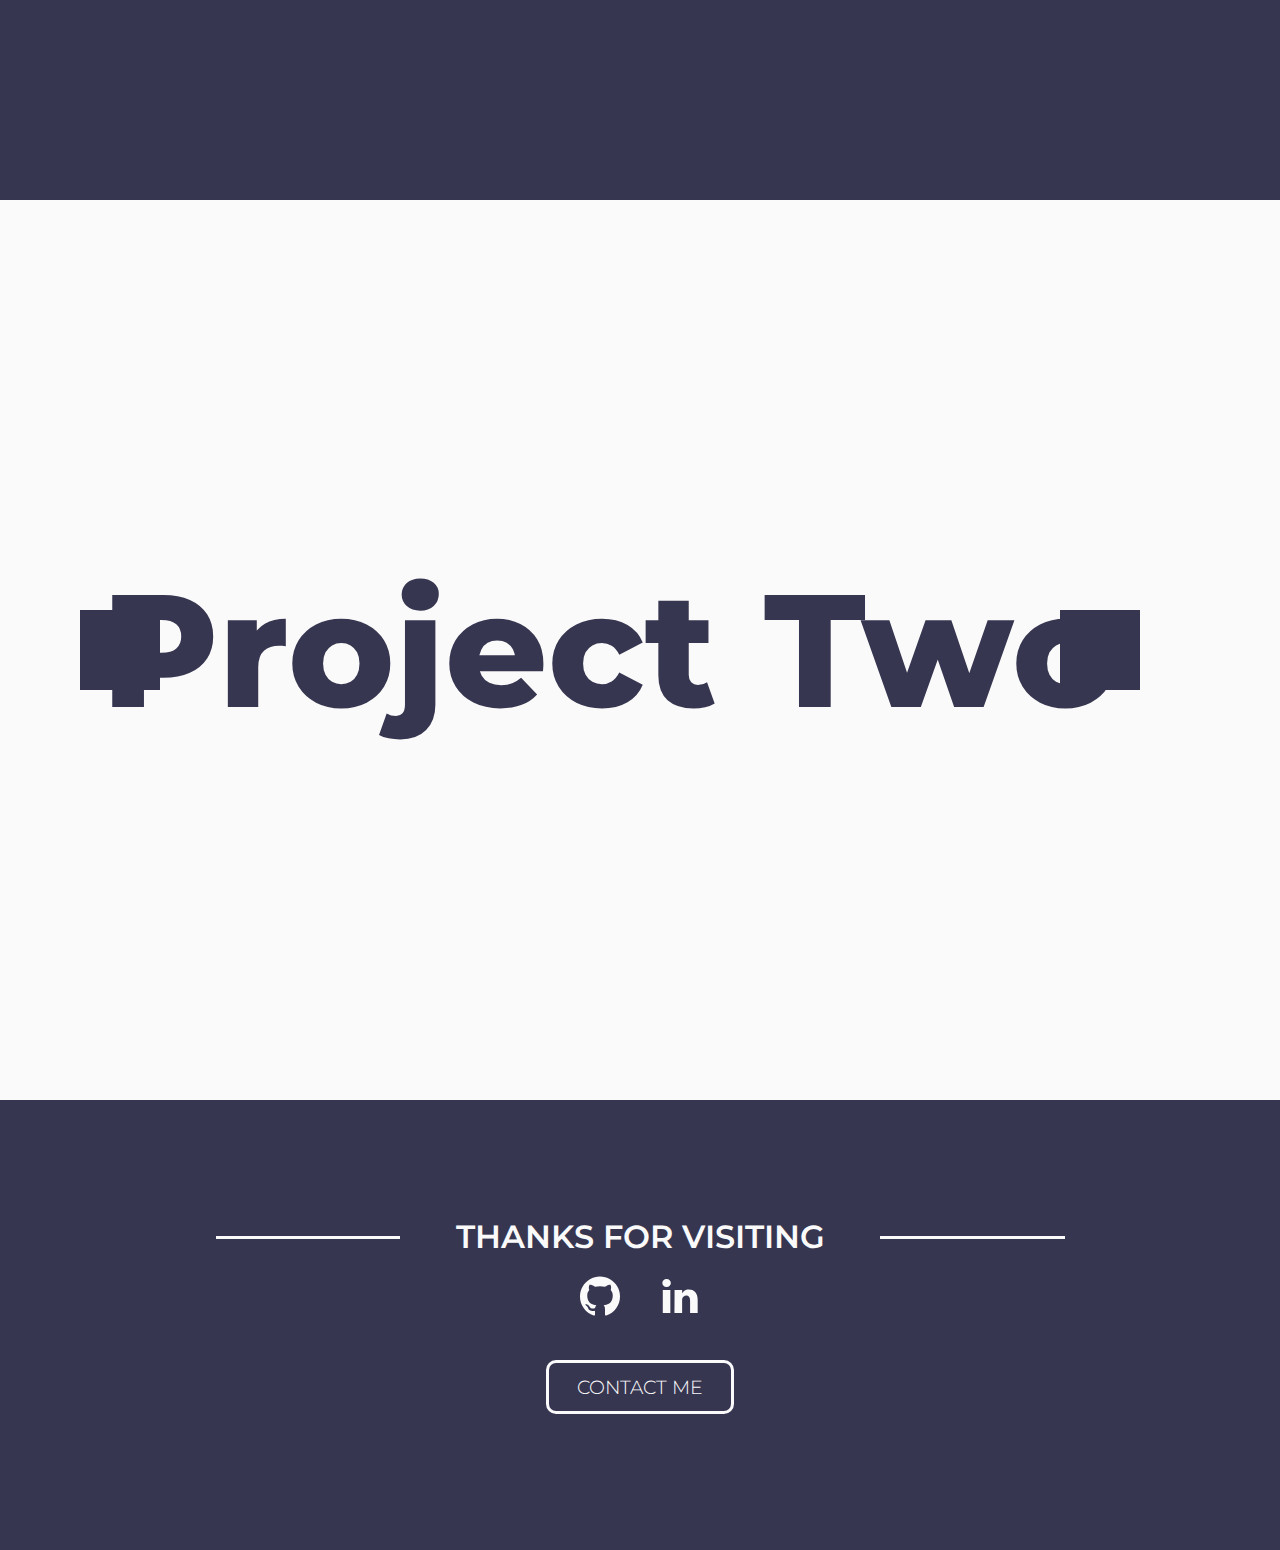
==== commit 309795f3: "Mobile Menu Icon changes" ====
--- a/index.html
+++ b/index.html
@@ -16,15 +16,15 @@
     </head>
     <body>
         <div id="mainWrap">
+            <div id="menuTab" class="tabHide">
+                <p class="smallPara">MENU</p>
+                <div id="hamburWrap">
+                    <span class="menuLine hamLine"></span>
+                    <span class="menuLine hamLine"></span>
+                    <span class="menuLine hamLine"></span>
+                </div>
+            </div>
             <div id="sideMenu" class="hideMenu">
-                <div id="menuTab">
-                    <p class="smallPara">MENU</p>
-                    <div id="hamburWrap">
-                        <span class="menuLine hamLine"></span>
-                        <span class="menuLine hamLine"></span>
-                        <span class="menuLine hamLine"></span>
-                    </div>
-                </div>
                 <ul id="menuList">
                     <a href=""><li>Menu Item One</li></a>
                     <a href=""><li>Menu Item Two</li></a>
@@ -36,7 +36,7 @@
                 <div class="wrapper2">
                     <div class="colFull">
                         <p class="largeP darkP">HELLO WORLD</p>
-                        <p class="mediumP darkP">My name's Mikey and I'm a developer... Something about me... Something about me... Something about me... Something about me...</p>    
+                        <p class="introP darkP">My name's Mikey and I'm a developer... Something about me... Something about me... Something about me... Something about me...</p>    
                     </div>
                     <img id="meWrap" src="/img/me.svg"/>
                 </div>
--- a/css/style.css
+++ b/css/style.css
@@ -1,124 +1,192 @@
-@import url('https://fonts.googleapis.com/css?family=Montserrat:100,100i,200,200i,300,300i,400,400i,500,500i,600,600i,700,700i,800,800i,900,900i&display=swap');
-*{
-    padding: 0;
-    margin: 0;
-    box-sizing: border-box;
-}
-html{
-    overflow-x: hidden;
-}
-body{
-    font-size: 1rem;
-}
-::-webkit-scrollbar { 
-    display: none; 
-}
-#mainWrap{
-    width: 100%;
-    background: #FAFAFA;
-}
-.pageFull{
-    position: relative;
-    width: 100%;
-    padding: 10%;
-    height: 100vh;
-    margin: 0 auto;
-    display: flex;
-    flex-direction: column;
-    justify-content: center;
-    align-items: center;
-}
-.largeP{
-    font-family: 'Montserrat', sans-serif;
-    font-size: 10rem;
-    font-weight: 800;
-    line-height: 140px;
-}
-.wrapper2{
-    width: 100%;
-    display: flex;
-    justify-content: center;
-    align-content: center;
-    flex-grow: 1;
-}
-.colFull{
-    display: flex;
-    justify-content: space-between;
-    flex-direction: column;
-    flex-grow: 1;
-}
-#meWrap{
-    min-width: 40%;
-}
-.mediumP{
-    font-family: 'Montserrat', sans-serif;
-    font-size: 2rem;
-    font-weight: 800;
-    display: flex;
-    justify-content: center;
-    align-items: center;
-    flex-grow: 1;
-}
-.lightP{
-    color: #FAFAFA;
-}
-.darkP{
-    color: #373651;
-}
-.hide{
-      display: none;
-  }
-.arrowDown{
-    cursor: pointer;
-    position: relative;
-    align-self: center;
-    justify-self: flex-end;
-}
-.arrowDown:hover{
-    animation: bounce 1s infinite;
-}
-@keyframes bounce {
-    0%{
-        transform: translateY(0);
-    }
-    50%{
-        transform: translateY(20px);
-    }
-    100%{
-        transform: translateY(0);
-    }
-}
-@media only screen and (max-width: 600px) {
-    .largeP{
-        font-size: 4rem;
-        line-height: 80px;
-    }
-    .wrapper2{
-        width: 100%;
-        display: flex;
-        flex-direction: column;
-        justify-content: center;
-        align-content: center;
-        text-align: center;
-    }
-    .mediumP{
-        font-size: 1.2rem;
-    }
-    #meWrap{
-        width: 60%;
-        margin: 0 auto;
-    }
-    .pageFull{
-        width: 100%;
-        padding: 20px 5%;
-        height: 100vh;
-        margin: 0 auto;
-        display: flex;
-        flex-direction: column;
-        justify-content: center;
-        align-items: center;
-    }
-    #sideMenu{
-        display: none;
-    }
-}+@import url("https://fonts.googleapis.com/css?family=Montserrat:100,100i,200,200i,300,300i,400,400i,500,500i,600,600i,700,700i,800,800i,900,900i&display=swap");
+* {
+  padding: 0;
+  margin: 0;
+  box-sizing: border-box;
+}
+
+html {
+  overflow-x: hidden;
+}
+
+body {
+  font-size: 1rem;
+  overflow-x: hidden;
+}
+
+::-webkit-scrollbar {
+  display: none;
+}
+
+#mainWrap {
+  width: 100%;
+  background: #FAFAFA;
+}
+
+.pageFull {
+  position: relative;
+  width: 100%;
+  padding: 10%;
+  height: 100vh;
+  margin: 0 auto;
+  display: -webkit-box;
+  /* OLD - iOS 6-, Safari 3.1-6, BB7 */
+  display: -ms-flexbox;
+  /* TWEENER - IE 10 */
+  display: -webkit-flex;
+  /* NEW - Safari 6.1+. iOS 7.1+, BB10 */
+  display: flex;
+  flex-direction: column;
+  justify-content: center;
+  align-items: center;
+}
+
+.largeP {
+  font-family: "Montserrat", sans-serif;
+  font-size: 10rem;
+  font-weight: 800;
+  line-height: 140px;
+}
+
+.wrapper2 {
+  width: 100%;
+  display: -webkit-box;
+  /* OLD - iOS 6-, Safari 3.1-6, BB7 */
+  display: -ms-flexbox;
+  /* TWEENER - IE 10 */
+  display: -webkit-flex;
+  /* NEW - Safari 6.1+. iOS 7.1+, BB10 */
+  display: flex;
+  justify-content: center;
+  align-content: center;
+  flex-grow: 1;
+}
+
+.colFull {
+  display: -webkit-box;
+  /* OLD - iOS 6-, Safari 3.1-6, BB7 */
+  display: -ms-flexbox;
+  /* TWEENER - IE 10 */
+  display: -webkit-flex;
+  /* NEW - Safari 6.1+. iOS 7.1+, BB10 */
+  display: flex;
+  justify-content: space-between;
+  flex-direction: column;
+  flex-grow: 1;
+}
+
+#meWrap {
+  min-width: 40%;
+}
+
+.introP {
+  font-family: "Montserrat", sans-serif;
+  font-size: 2rem;
+  font-weight: 800;
+  display: -webkit-box;
+  /* OLD - iOS 6-, Safari 3.1-6, BB7 */
+  display: -ms-flexbox;
+  /* TWEENER - IE 10 */
+  display: -webkit-flex;
+  /* NEW - Safari 6.1+. iOS 7.1+, BB10 */
+  display: flex;
+  justify-content: center;
+  align-items: center;
+  flex-grow: 1;
+}
+
+.lightP {
+  color: #FAFAFA;
+}
+
+.darkP {
+  color: #373651;
+}
+
+.hide {
+  display: none;
+}
+
+.arrowDown {
+  cursor: pointer;
+  position: absolute;
+  bottom: 40px;
+}
+
+.arrowDown:hover {
+  animation: bounce 1s infinite;
+}
+
+@keyframes bounce {
+  0% {
+    transform: translateY(0);
+  }
+  50% {
+    transform: translateY(20px);
+  }
+  100% {
+    transform: translateY(0);
+  }
+}
+@media only screen and (max-width: 600px) {
+  .largeP {
+    font-size: 4rem;
+    line-height: 80px;
+  }
+
+  .wrapper2 {
+    width: 100%;
+    display: -webkit-box;
+    /* OLD - iOS 6-, Safari 3.1-6, BB7 */
+    display: -ms-flexbox;
+    /* TWEENER - IE 10 */
+    display: -webkit-flex;
+    /* NEW - Safari 6.1+. iOS 7.1+, BB10 */
+    display: flex;
+    flex-direction: column;
+    align-content: center;
+    text-align: center;
+  }
+
+  .colFull {
+    display: -webkit-box;
+    /* OLD - iOS 6-, Safari 3.1-6, BB7 */
+    display: -ms-flexbox;
+    /* TWEENER - IE 10 */
+    display: -webkit-flex;
+    /* NEW - Safari 6.1+. iOS 7.1+, BB10 */
+    display: flex;
+    justify-content: space-between;
+    flex-direction: column;
+    flex-grow: 0;
+  }
+
+  .introP {
+    font-size: 1.2rem;
+    padding: 10% 0;
+  }
+
+  #meWrap {
+    width: 60%;
+    margin: 0 auto;
+  }
+
+  .pageFull {
+    width: 100%;
+    padding: 20px 5%;
+    height: 100vh;
+    margin: 0 auto;
+    display: -webkit-box;
+    /* OLD - iOS 6-, Safari 3.1-6, BB7 */
+    display: -ms-flexbox;
+    /* TWEENER - IE 10 */
+    display: -webkit-flex;
+    /* NEW - Safari 6.1+. iOS 7.1+, BB10 */
+    display: flex;
+    flex-direction: column;
+    justify-content: center;
+    align-items: center;
+  }
+}
+
+/*# sourceMappingURL=style.css.map */
--- a/css/menu.css
+++ b/css/menu.css
@@ -1,111 +1,188 @@
-#sideMenu{
-    width: 50%;
-    height: 100vh;
-    background: #FAFAFA;
-    border-left: 60px solid #373651;
-    position: fixed;
-    z-index: 5;
-    top: 0;
-    transition: all 1s ease-in-out;
-    display: flex;
-}
-.hideMenu{
-    right: calc(-50% + 60px);
-}
-.showMenu{
-    right: 0;
-}
-#menuList{
-    align-self: center;
-    justify-self: center;
-}
-#menuList li{
-    font-family: 'Montserrat', sans-serif;
-    font-size: 2rem;
-    font-weight: 500;
-    line-height: 140px;
-    color: #373651;
-    list-style: none;
-    line-height: 60px;
-}
-#menuList a{
-    text-decoration: none;
-}
-#menuTab{
-    width: 80px;
-    height: 80px;
-    background: #373651;
-    position: relative;
-    right: 80px;
-    top: calc(50% - 40px);
-    border-radius: 80px;
-    display: flex;
-    flex-direction: column;
-    justify-content: center;
-    align-items: center;
-    cursor: pointer;
-    transform: rotate(270deg);
-}
-.smallPara{
-    font-family: 'Montserrat', sans-serif;
-    font-size: 0.8rem;
-    font-weight: 400;
-    color: #FAFAFA;
-}
 #hamburWrap{
     position: relative;
     margin-top: 6px;
     width: 20px;
     height: 20px;
 }
-.menuLine{
-    width: 2px;
-    height: 20px;
-    background: #FAFAFA;
-    position: absolute;
-    top: 0;
-    transition: all 0.5s ease-in-out;
+@media only screen and (min-width: 601px) {
+    #sideMenu{
+        width: 50%;
+        height: 100vh;
+        background: #FAFAFA;
+        border-left: 60px solid #373651;
+        position: fixed;
+        z-index: 5;
+        top: 0;
+        transition: all 1s ease-in-out;
+        display: flex;
+    }
+    .hideMenu{
+        right: calc(-50% + 60px);
+    }
+    .showMenu{
+        right: 0;
+    }
+    #menuList{
+        align-self: center;
+        justify-self: center;
+    }
+    #menuList li{
+        font-family: 'Montserrat', sans-serif;
+        font-size: 2rem;
+        font-weight: 500;
+        line-height: 140px;
+        color: #373651;
+        list-style: none;
+        line-height: 60px;
+    }
+    #menuList a{
+        text-decoration: none;
+    }
+    #menuTab{
+        width: 80px;
+        height: 80px;
+        background: #373651;
+        position: fixed;
+        border-radius: 80px;
+        display: flex;
+        flex-direction: column;
+        justify-content: center;
+        align-items: center;
+        cursor: pointer;
+        transform: rotate(-90deg);
+        z-index: 6;
+        transition: all 1s ease-in-out;
+    }
+    .tabShow{
+        right: calc(50% - 60px);
+        top: calc(50% - 40px);
+    }
+    .tabHide{
+        right: 12px;
+        top: calc(50% - 40px);
+    }
+    .smallPara{
+        font-family: 'Montserrat', sans-serif;
+        font-size: 0.8rem;
+        font-weight: 400;
+        color: #FAFAFA;
+    }
+    .menuLine{
+        width: 2px;
+        height: 20px;
+        background: #FAFAFA;
+        position: absolute;
+        top: 0;
+        transition: all 0.5s ease-in-out;
+    }
+    .hamLine:nth-of-type(1){
+        left: 2;
+        height: 12px;
+    }
+    .hamLine:nth-of-type(2){
+        left: 8px;
+        height: 20px;
+    }
+    .hamLine:nth-of-type(3){
+        left: 16px;
+        height: 14px;
+    }
+    .closeLine:nth-of-type(1){
+        left: 10px;
+        height: 20px;
+        transform: rotate(-45deg);
+    }
+    .closeLine:nth-of-type(2){
+        opacity: 0;
+    }
+    .closeLine:nth-of-type(3){
+        left: 10px;
+        height: 20px;
+        transform: rotate(45deg);
+    }
+    #menuTab:hover .hamLine{
+        height: 20px;
+    }
+    #fixedOverlay{
+        position: fixed;
+        height: 100vh;
+        width: 100%;
+        background: #FAFAFA;
+        transition: all 1s ease-in-out;
+    }
+    .hideOverlay{
+        opacity: 0;
+        z-index: 0;
+    }
+    .showOverlay{
+        opacity: 0.8;
+        z-index: 3;
+    }
 }
-.hamLine:nth-of-type(1){
-    left: 0;
-    height: 12px;
-}
-.hamLine:nth-of-type(2){
-    left: 6px;
-    height: 20px;
-}
-.hamLine:nth-of-type(3){
-    left: 12px;
-    height: 14px;
-}
-.closeLine:nth-of-type(1){
-    left: 10px;
-    height: 20px;
-    transform: rotate(-45deg);
-}
-.closeLine:nth-of-type(2){
-    opacity: 0;
-}
-.closeLine:nth-of-type(3){
-    left: 10px;
-    height: 20px;
-    transform: rotate(45deg);
-}
-#menuTab:hover .hamLine{
-    height: 20px;
-}
-#fixedOverlay{
-    position: fixed;
-    height: 100vh;
-    width: 100%;
-    background: #FAFAFA;
-    transition: all 1s ease-in-out;
-}
-.hideOverlay{
-    opacity: 0;
-    z-index: 0;
-}
-.showOverlay{
-    opacity: 0.8;
-    z-index: 3;
+@media only screen and (max-width: 600px) {
+    #sideMenu{
+        display: none;
+    }
+    #menuTab{
+        font-family: 'Montserrat', sans-serif;
+        font-size: 0.8rem;
+        font-weight: 400;
+        color: #FAFAFA;
+        width: 80px;
+        height: 80px;
+        background: #373651;
+        position: fixed;
+        border-radius: 80px;
+        display: flex;
+        flex-direction: column;
+        justify-content: center;
+        align-items: center;
+        cursor: pointer;
+        z-index: 6;
+        transition: all 1s ease-in-out;
+        color: #FAFAFA;
+        top: 20px;
+    }
+    .tabShow{
+        right: calc(50% - 40px);
+    }
+    .tabHide{
+        right: 12px;
+    }
+    #hamburWrap{
+        transform: rotate(90deg);
+    }
+    .menuLine{
+        width: 2px;
+        height: 20px;
+        background: #FAFAFA;
+        position: absolute;
+        top: 0;
+        transition: all 0.5s ease-in-out;
+    }
+    .hamLine:nth-of-type(1){
+        left: 2;
+        height: 12px;
+    }
+    .hamLine:nth-of-type(2){
+        left: 8px;
+        height: 20px;
+    }
+    .hamLine:nth-of-type(3){
+        left: 16px;
+        height: 14px;
+    }
+    .closeLine:nth-of-type(1){
+        left: 10px;
+        height: 20px;
+        transform: rotate(-45deg);
+    }
+    .closeLine:nth-of-type(2){
+        opacity: 0;
+    }
+    .closeLine:nth-of-type(3){
+        left: 10px;
+        height: 20px;
+        transform: rotate(45deg);
+    }
 }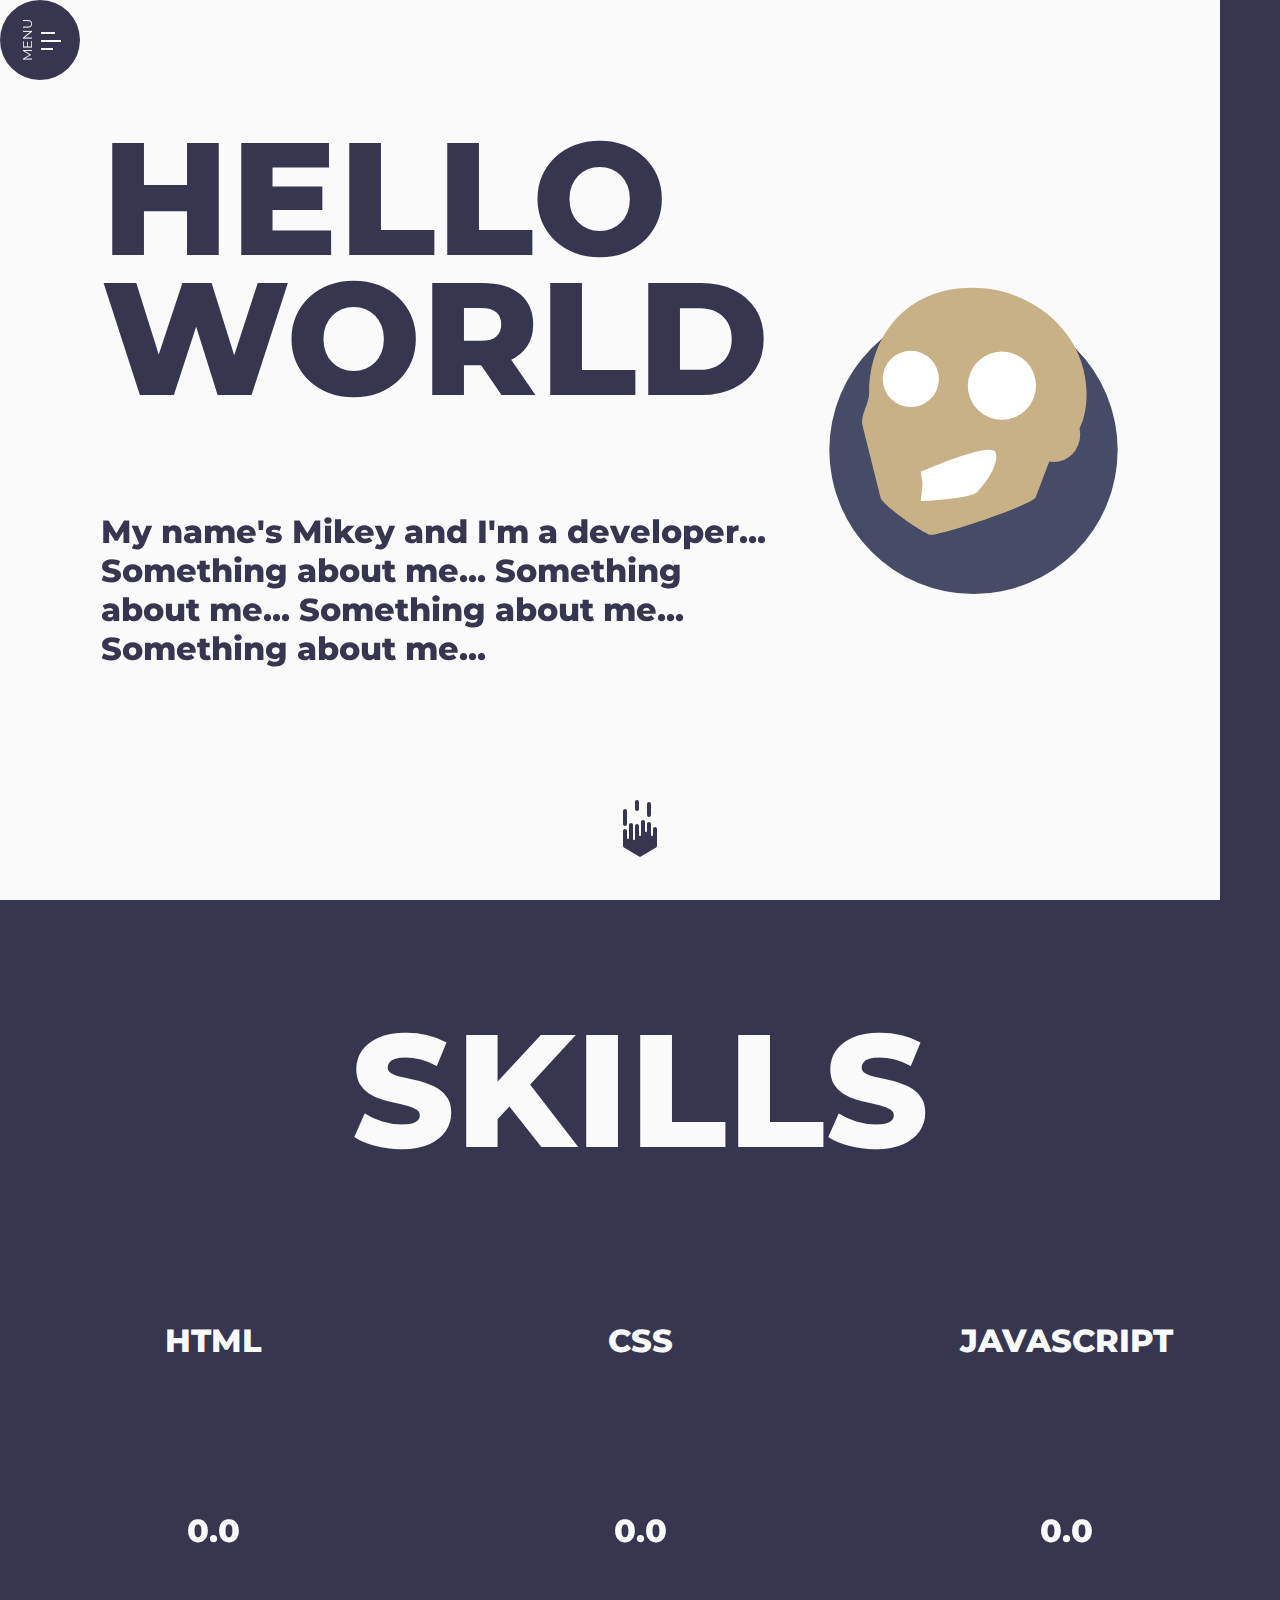
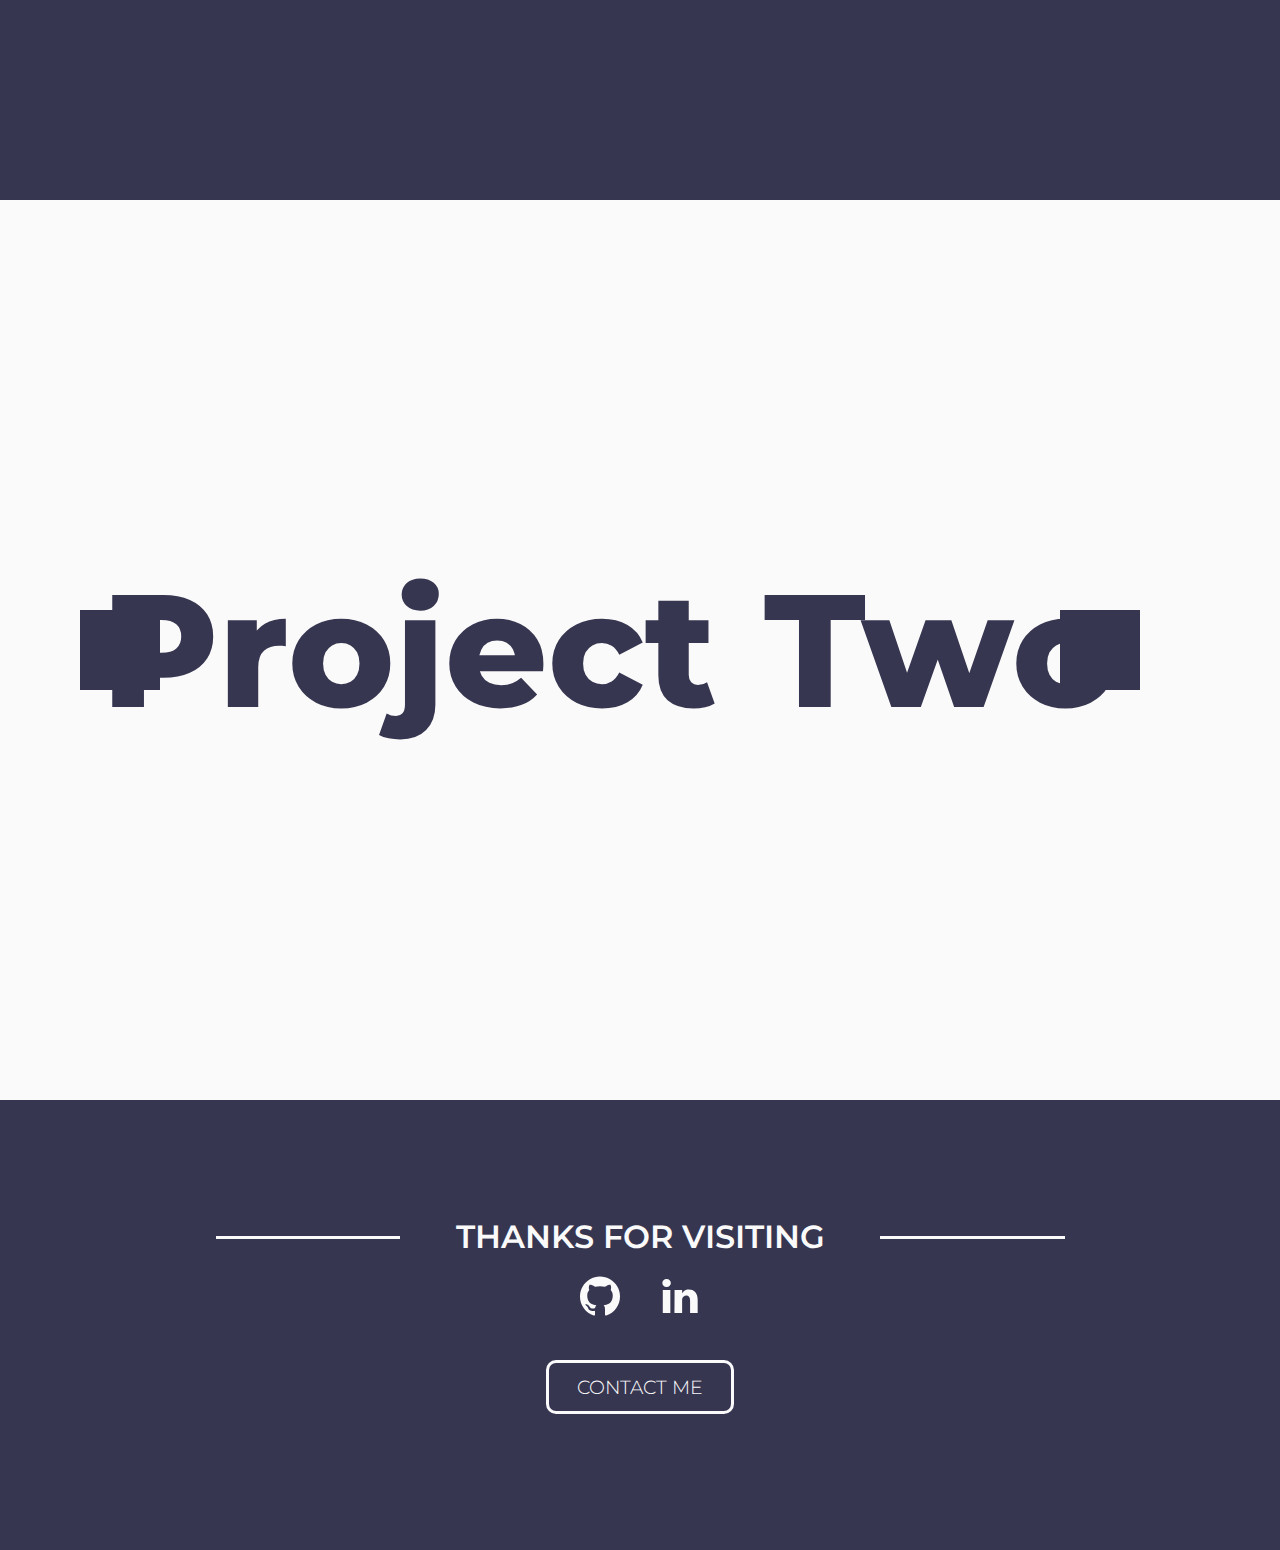
==== commit cda90c33: "Add files via upload" ====
--- a/index.html
+++ b/index.html
@@ -16,7 +16,7 @@
     </head>
     <body>
         <div id="mainWrap">
-            <div id="menuTab" class="tabHide">
+            <div id="menuTab" class="tabStart">
                 <p class="smallPara">MENU</p>
                 <div id="hamburWrap">
                     <span class="menuLine hamLine"></span>
@@ -24,7 +24,7 @@
                     <span class="menuLine hamLine"></span>
                 </div>
             </div>
-            <div id="sideMenu" class="hideMenu">
+            <div id="sideMenu" class="menuStart">
                 <ul id="menuList">
                     <a href=""><li>Menu Item One</li></a>
                     <a href=""><li>Menu Item Two</li></a>
--- a/css/skills.css
+++ b/css/skills.css
@@ -87,6 +87,7 @@
     }
     #skillsWrap{
         padding: 20px 5%;
+        justify-content: center;
     }
     .skillCont{
         width: 90%;
--- a/css/menu.css
+++ b/css/menu.css
@@ -4,6 +4,21 @@
     width: 20px;
     height: 20px;
 }
+#fixedOverlay{
+    position: fixed;
+    height: 100vh;
+    width: 100%;
+    background: #FAFAFA;
+    transition: all 1s ease-in-out;
+}
+.hideOverlay{
+    opacity: 0;
+    z-index: 0;
+}
+.showOverlay{
+    opacity: 0.8;
+    z-index: 3;
+}
 @media only screen and (min-width: 601px) {
     #sideMenu{
         width: 50%;
@@ -15,6 +30,9 @@
         top: 0;
         transition: all 1s ease-in-out;
         display: flex;
+    }
+    .menuStart{
+        right: calc(-50% + 60px);
     }
     .hideMenu{
         right: calc(-50% + 60px);
@@ -103,52 +121,127 @@
     #menuTab:hover .hamLine{
         height: 20px;
     }
-    #fixedOverlay{
-        position: fixed;
-        height: 100vh;
-        width: 100%;
-        background: #FAFAFA;
-        transition: all 1s ease-in-out;
-    }
-    .hideOverlay{
-        opacity: 0;
-        z-index: 0;
-    }
-    .showOverlay{
-        opacity: 0.8;
-        z-index: 3;
-    }
 }
 @media only screen and (max-width: 600px) {
     #sideMenu{
-        display: none;
+        width: 100%;
+        height: 100vh;
+        background: #FAFAFA;
+        position: fixed;
+        z-index: 5;
+        transition: all 1s ease-in-out;
+        display: flex;
+        justify-content: center;
+    }
+    .menuStart{
+        top: -100vh;
+    }
+    .hideMenu{
+        animation: slideNavigationClose 1.2s forwards;
+    }
+    .showMenu{
+        animation: slideNavigationOpen 1.2s forwards;
+    }
+    @keyframes slideNavigationOpen {
+        0%   {top: -100vh;}
+        40%  {top: -100vh;}
+        100% {top: 0;}
+      }
+    @keyframes slideNavigationClose {
+        0%   {top: 0;}
+        100% {top: -100vh;}
+      }
+    #menuList{
+        align-self: center;
+        justify-self: center;
+    }
+    #menuList li{
+        font-family: 'Montserrat', sans-serif;
+        font-size: 2rem;
+        font-weight: 500;
+        line-height: 140px;
+        color: #373651;
+        list-style: none;
+        line-height: 60px;
+    }
+    #menuList a{
+        text-decoration: none;
     }
     #menuTab{
         font-family: 'Montserrat', sans-serif;
         font-size: 0.8rem;
         font-weight: 400;
         color: #FAFAFA;
-        width: 80px;
-        height: 80px;
         background: #373651;
         position: fixed;
-        border-radius: 80px;
         display: flex;
         flex-direction: column;
         justify-content: center;
         align-items: center;
         cursor: pointer;
         z-index: 6;
-        transition: all 1s ease-in-out;
         color: #FAFAFA;
+    }
+    .tabShow{
+        animation: tabOpen 0.5s forwards;
+        -webkit-animation: tabOpen 0.5s forwards;
+    }
+    .tabHide{
+        animation: tabClose 1s forwards;
+        -webkit-animation: tabClose 1s forwards;
+    }
+    .tabStart{
+        right: 12px;
+        width: 80px;
+        height: 80px;
         top: 20px;
-    }
-    .tabShow{
-        right: calc(50% - 40px);
-    }
-    .tabHide{
-        right: 12px;
-    }
+        border-radius: 80px;
+    }
+    @keyframes tabClose {
+        0%   {
+            right: 0;
+            border-radius: 0px;
+            width: 100%;
+            height: 100px;
+            top: 0;
+            border-radius: none;
+        }
+        60%  {
+            right: 0;
+            border-radius: 0px;
+            width: 100%;
+            height: 100px;
+            top: 0;
+            border-radius: none;
+        }
+        100% {
+            right: 12px;
+            width: 80px;
+            height: 80px;
+            top: 20px;
+            border-radius: 80px;
+        }
+      }
+    #hamburWrap{
+        transform: rotate(90deg);
+    }
+    @keyframes tabOpen {
+        0%   {
+            right: 12px;
+            width: 80px;
+            height: 80px;
+            top: 20px;
+            border-radius: 80px;
+        }
+        100% {
+            right: 0;
+            border-radius: 0px;
+            width: 100%;
+            height: 100px;
+            top: 0;
+            border-radius: none;
+        }
+      }
     #hamburWrap{
         transform: rotate(90deg);
     }
--- a/css/workPage.css
+++ b/css/workPage.css
@@ -1,51 +1,108 @@
-#pageWork{
-    width: 100%;
-    height: 100vh;
-    padding-right: 60px;
-    background: #FAFAFA;
-    position: relative;
-    display: flex;
-    justify-content: center;
-    align-items: center;
+@media only screen and (min-width: 601px) {
+    #pageWork{
+        width: 100%;
+        height: 100vh;
+        padding-right: 60px;
+        background: #FAFAFA;
+        position: relative;
+        display: flex;
+        justify-content: center;
+        align-items: center;
+    }
+    #slideLeftCont{
+        top: 50%;
+        left: 80px;
+    }
+    #slideRightCont{
+        top: 50%;
+        right: 140px;
+    }
+    .slideControl{
+        position: absolute;
+        width: 80px;
+        height: 80px;
+        background: #373651;
+        cursor: pointer;
+        transform: translateY(-50%);
+    }
+    #slideElmContainer{
+        position: absolute;
+        top: 0;
+        left: 0;
+        width: 100%;
+        height: 100vh;
+    }
+    .slideProCont{
+        width: 100%;
+        padding-right: 60px;
+        height: 100vh;
+        position: absolute;
+        display: flex;
+        justify-content: center;
+        align-items: center;
+    }
+    .slideZero{
+        left: -100%;
+    }
+    .slideOne{
+        left: 0;
+    }
+    .slideTwo{
+        left: 100%;
+    }
 }
-#slideLeftCont{
-    top: 50%;
-    left: 80px;
-}
-#slideRightCont{
-    top: 50%;
-    right: 140px;
-}
-.slideControl{
-    position: absolute;
-    width: 80px;
-    height: 80px;
-    background: #373651;
-    cursor: pointer;
-    transform: translateY(-50%);
-}
-#slideElmContainer{
-    position: absolute;
-    top: 0;
-    left: 0;
-    width: 100%;
-    height: 100vh;
-}
-.slideProCont{
-    width: 100%;
-    padding-right: 60px;
-    height: 100vh;
-    position: absolute;
-    display: flex;
-    justify-content: center;
-    align-items: center;
-}
-.slideZero{
-    left: -100%;
-}
-.slideOne{
-    left: 0;
-}
-.slideTwo{
-    left: 100%;
+@media only screen and (max-width: 600px) {
+
+
+    #pageWork{
+         width: 100%;
+        height: 100vh;
+        background: #FAFAFA;
+        position: relative;
+        display: flex;
+        justify-content: center;
+        align-items: center;
+        }
+    
+    #slideLeftCont{
+        top: 50%;
+        left: 20px;
+    }
+    #slideRightCont{
+        top: 50%;
+        right: 20px;
+    }
+    .slideControl{
+        position: absolute;
+        width: 24px;
+        height: 60px;
+        background: #373651;
+        cursor: pointer;
+        transform: translateY(-50%);
+    }
+    #slideElmContainer{
+        position: absolute;
+        top: 0;
+        left: 0;
+        width: 100%;
+        height: 100vh;
+    }
+    .slideProCont{
+        width: 100%;
+        height: 100vh;
+        position: absolute;
+        display: flex;
+        justify-content: center;
+        align-items: center;
+        text-align: center;
+    }
+    .slideZero{
+        left: -100%;
+    }
+    .slideOne{
+        left: 0;
+    }
+    .slideTwo{
+        left: 100%;
+    }
 }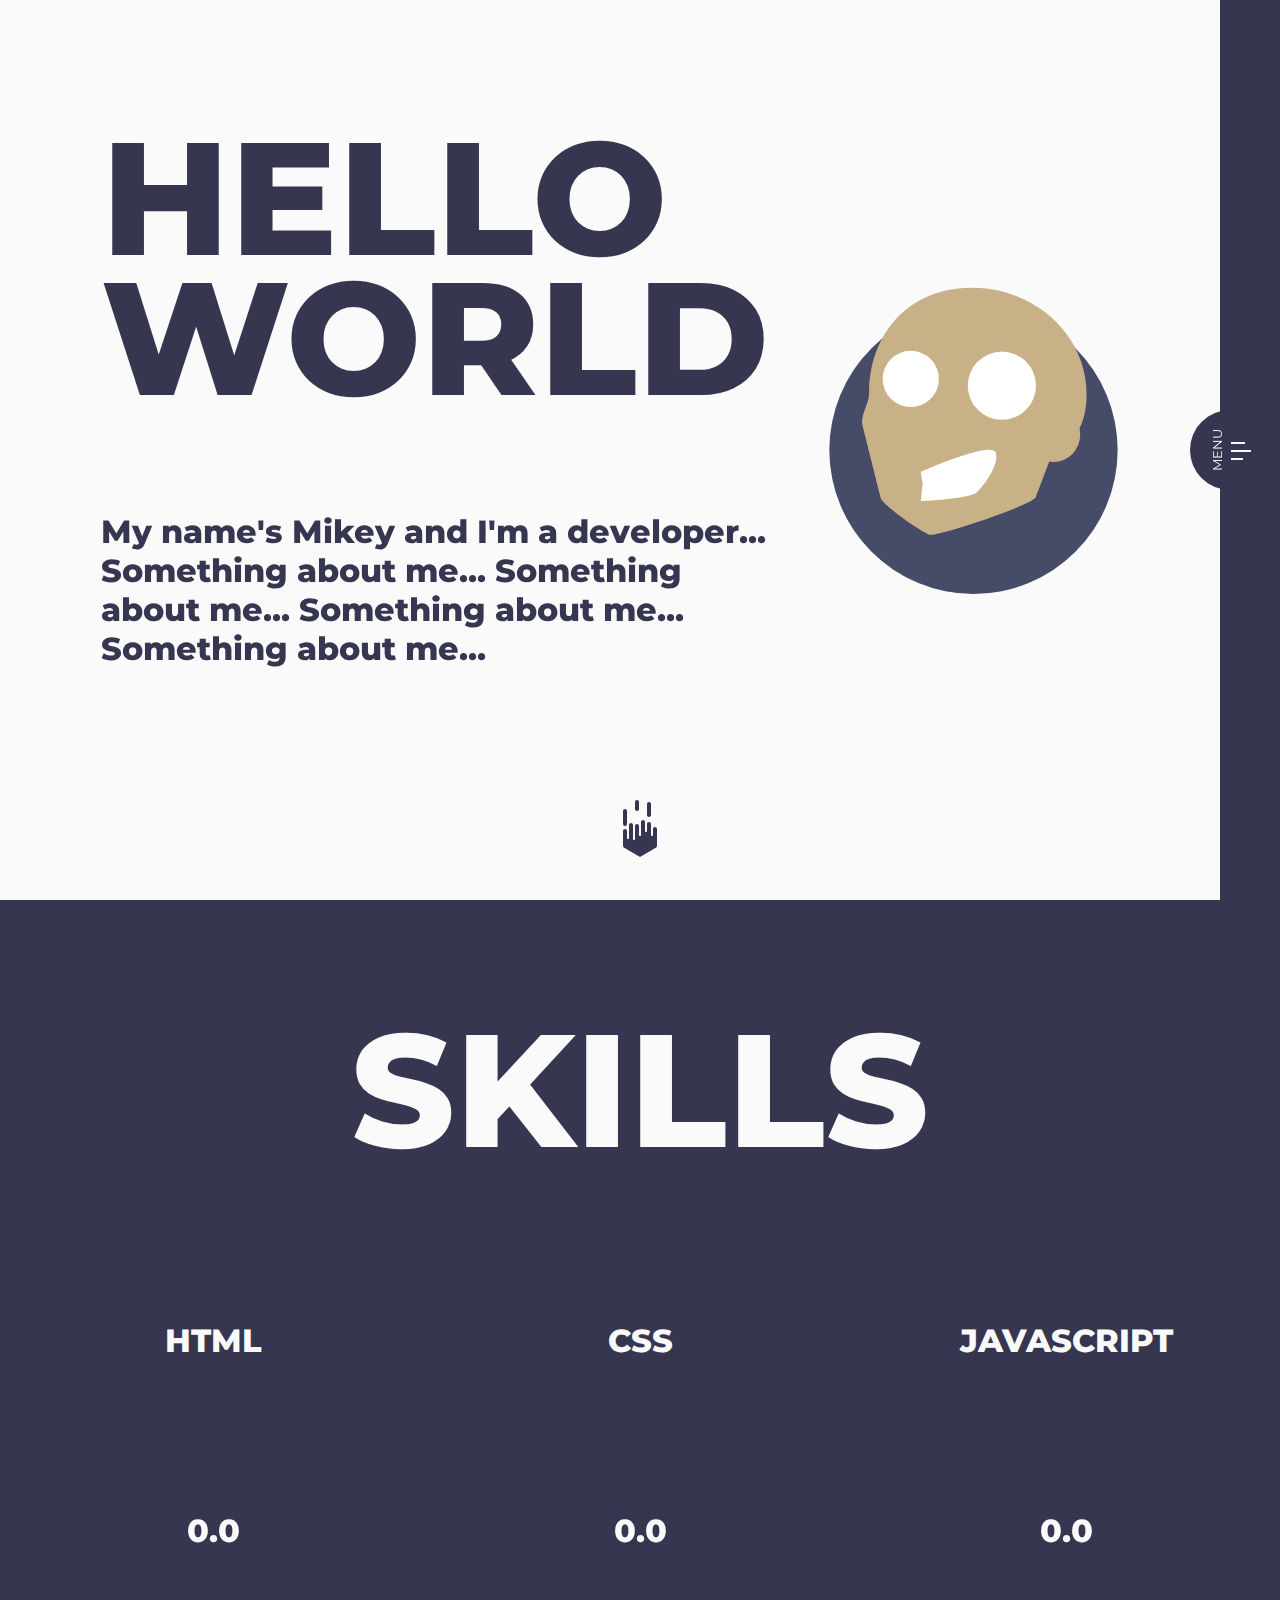
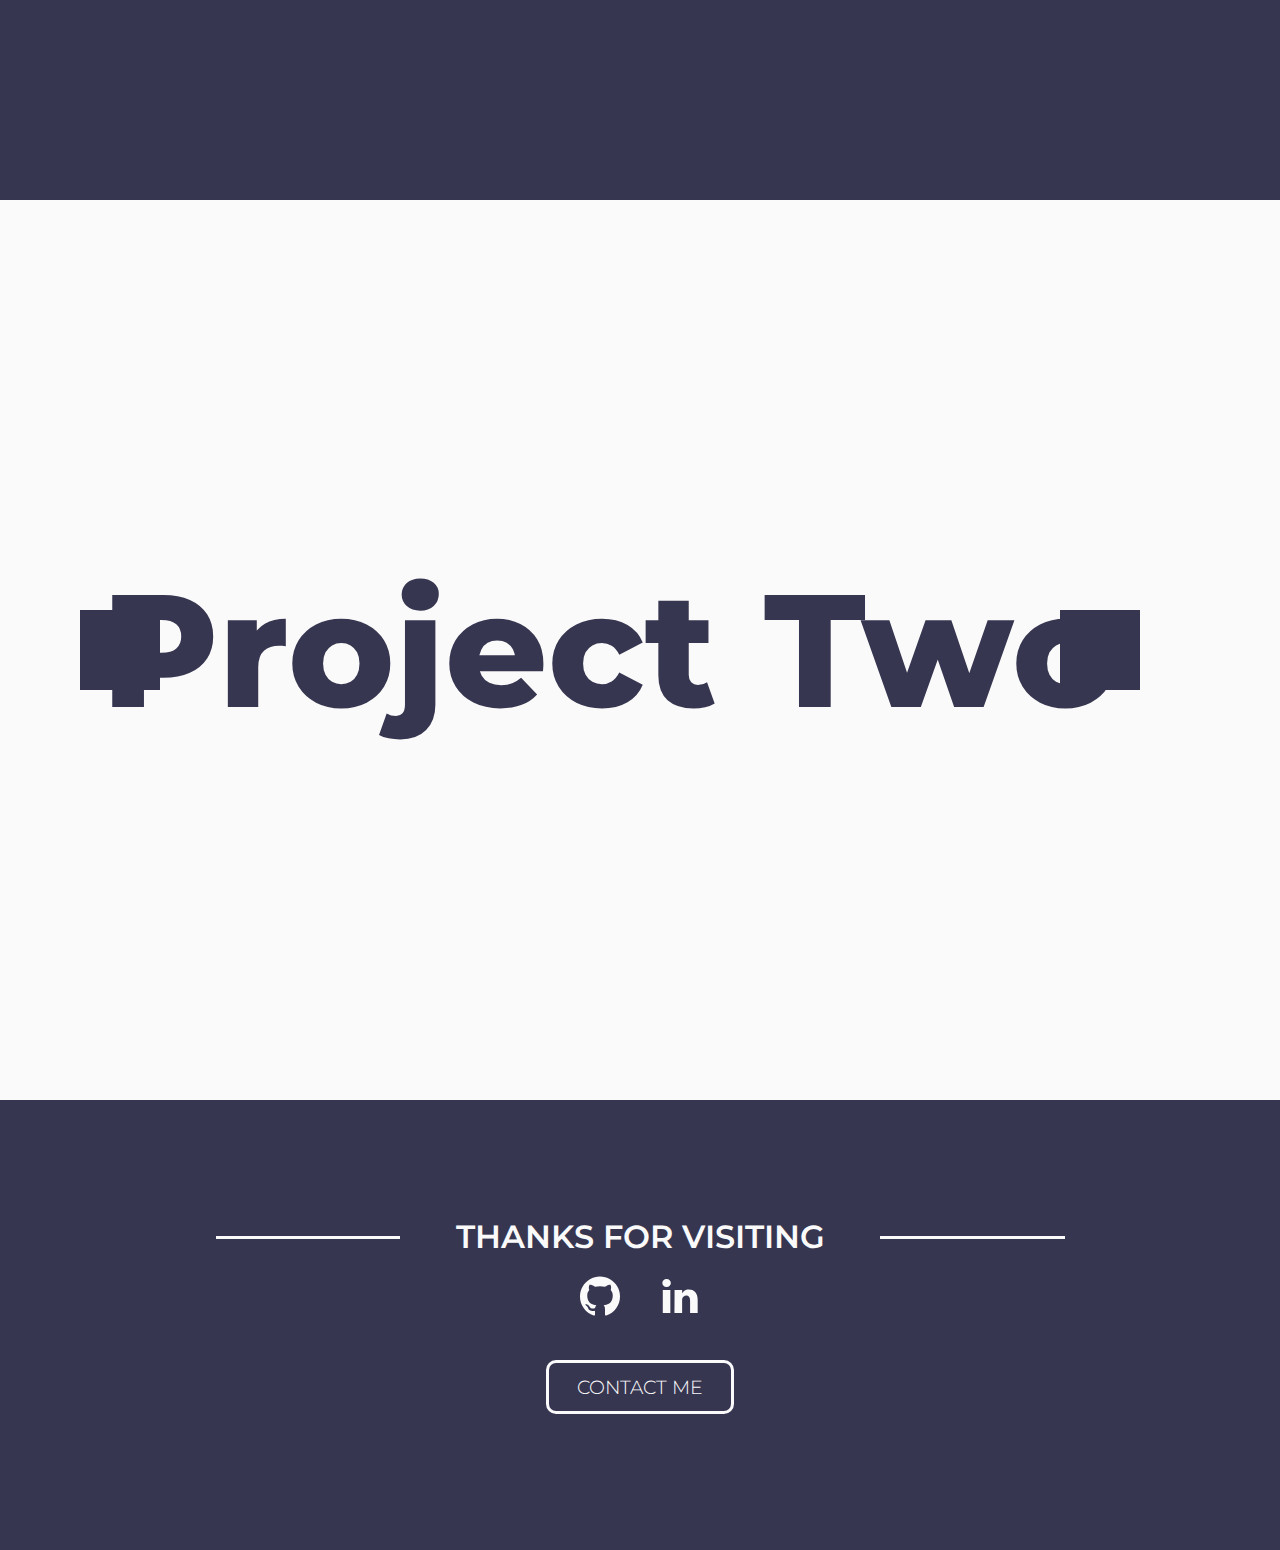
==== commit d1b3bf3d: "Menu bug fixes" ====
--- a/index.html
+++ b/index.html
@@ -86,10 +86,10 @@
                 <p class="footHead">THANKS FOR VISITING</p>
                 <div class="socialWrap">
                     <div class="socialIcon">
-                        <img class="social" src="img/git.svg"/>
+                        <a href="https://github.com/mikeyBlah" target="blank"><img class="social" src="img/git.svg"/></a>
                     </div>
                     <div class="socialIcon">
-                        <img class="social" src="img/in.svg"/>
+                        <a href=""><img class="social" src="img/in.svg"/></a>
                     </div>
                 </div>
                 <div id="contactBtn">
--- a/css/menu.css
+++ b/css/menu.css
@@ -30,6 +30,7 @@
         top: 0;
         transition: all 1s ease-in-out;
         display: flex;
+        justify-content: center;
     }
     .menuStart{
         right: calc(-50% + 60px);
@@ -67,9 +68,13 @@
         justify-content: center;
         align-items: center;
         cursor: pointer;
-        transform: rotate(-90deg);
         z-index: 6;
         transition: all 1s ease-in-out;
+        transform: translateY(-50%) rotate(-90deg);
+        top: 50%;
+    }
+    .tabStart{
+        right: 10px;
     }
     .tabShow{
         right: calc(50% - 60px);
@@ -182,6 +187,9 @@
         z-index: 6;
         color: #FAFAFA;
     }
+    .smallPara{
+        display: none;
+    }
     .tabShow{
         animation: tabOpen 0.5s forwards;
         -webkit-animation: tabOpen 0.5s forwards;
@@ -191,9 +199,9 @@
         -webkit-animation: tabClose 1s forwards;
     }
     .tabStart{
-        right: 12px;
-        width: 80px;
-        height: 80px;
+        right: 20px;
+        width: 60px;
+        height: 60px;
         top: 20px;
         border-radius: 80px;
     }
@@ -215,9 +223,9 @@
             border-radius: none;
         }
         100% {
-            right: 12px;
-            width: 80px;
-            height: 80px;
+            right: 20px;
+            width: 60px;
+            height: 60px;
             top: 20px;
             border-radius: 80px;
         }
@@ -227,9 +235,9 @@
     }
     @keyframes tabOpen {
         0%   {
-            right: 12px;
-            width: 80px;
-            height: 80px;
+            right: 20px;
+            width: 60px;
+            height: 60px;
             top: 20px;
             border-radius: 80px;
         }
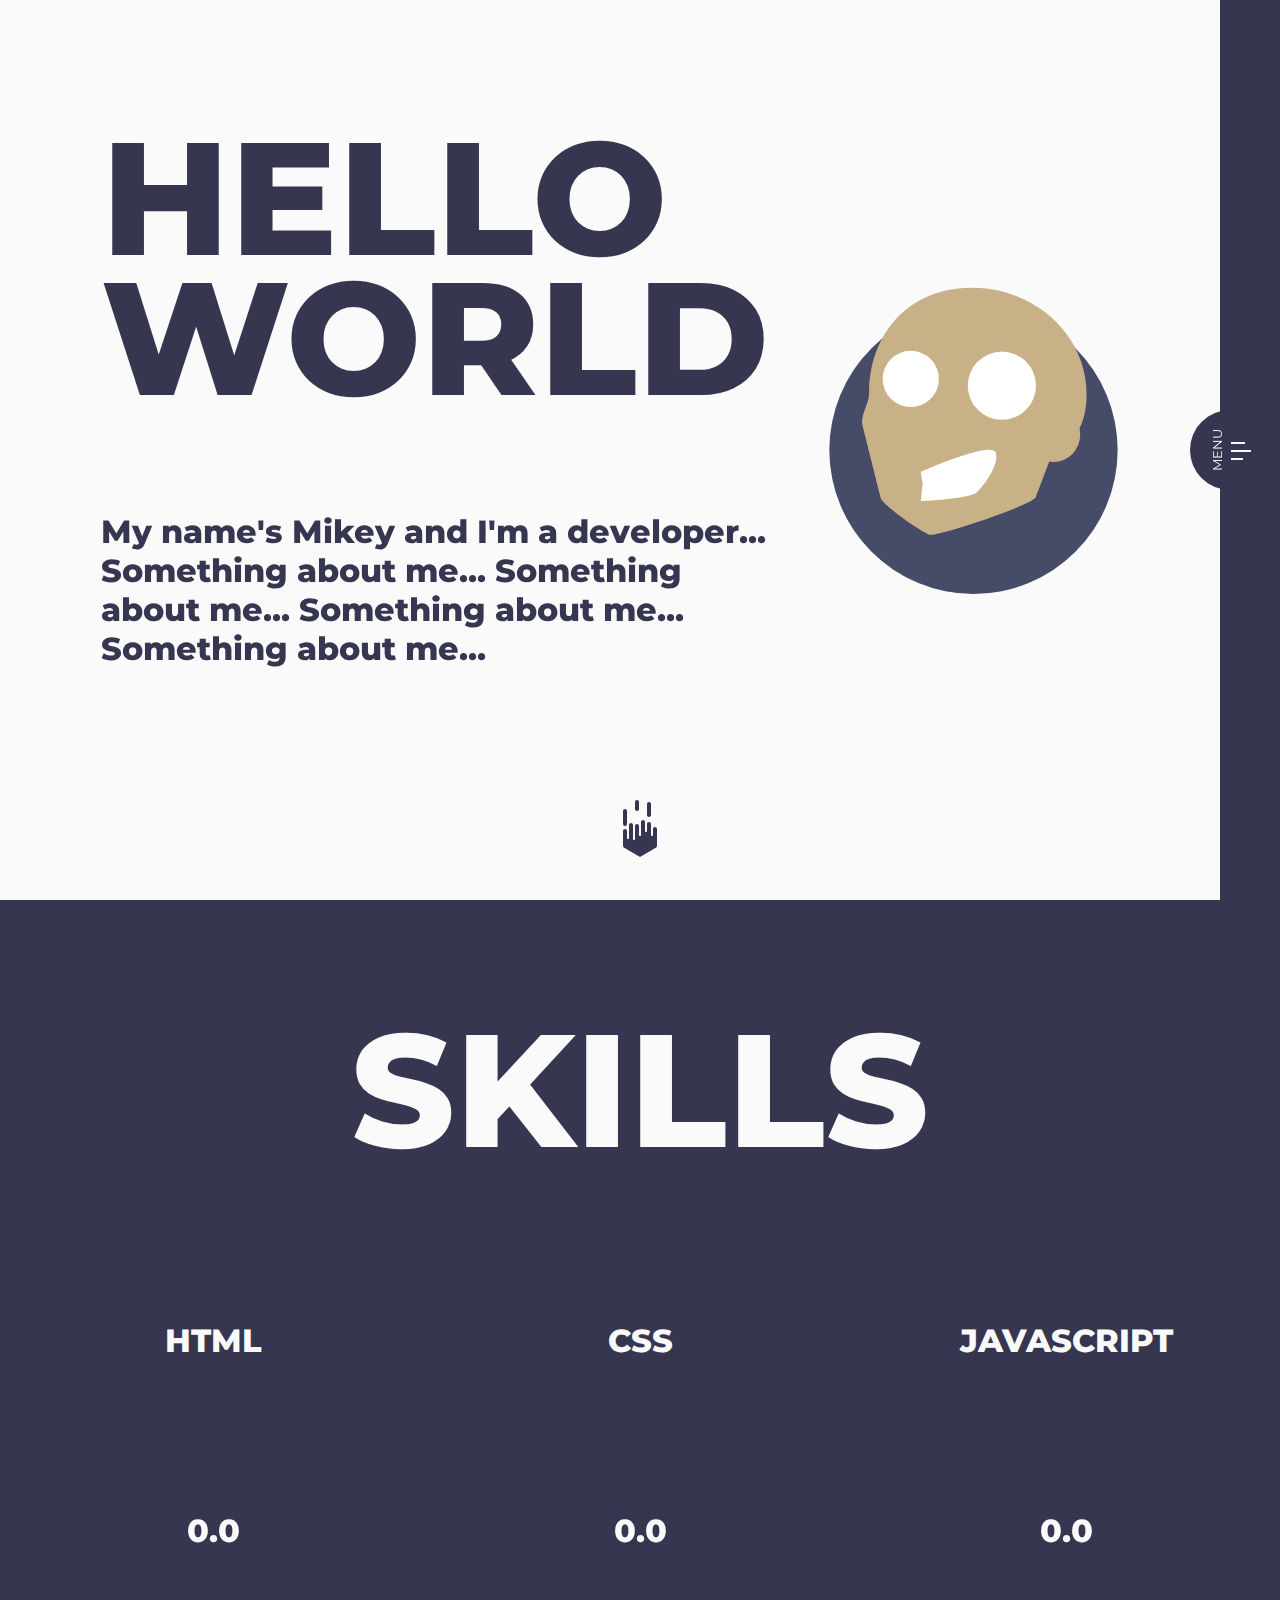
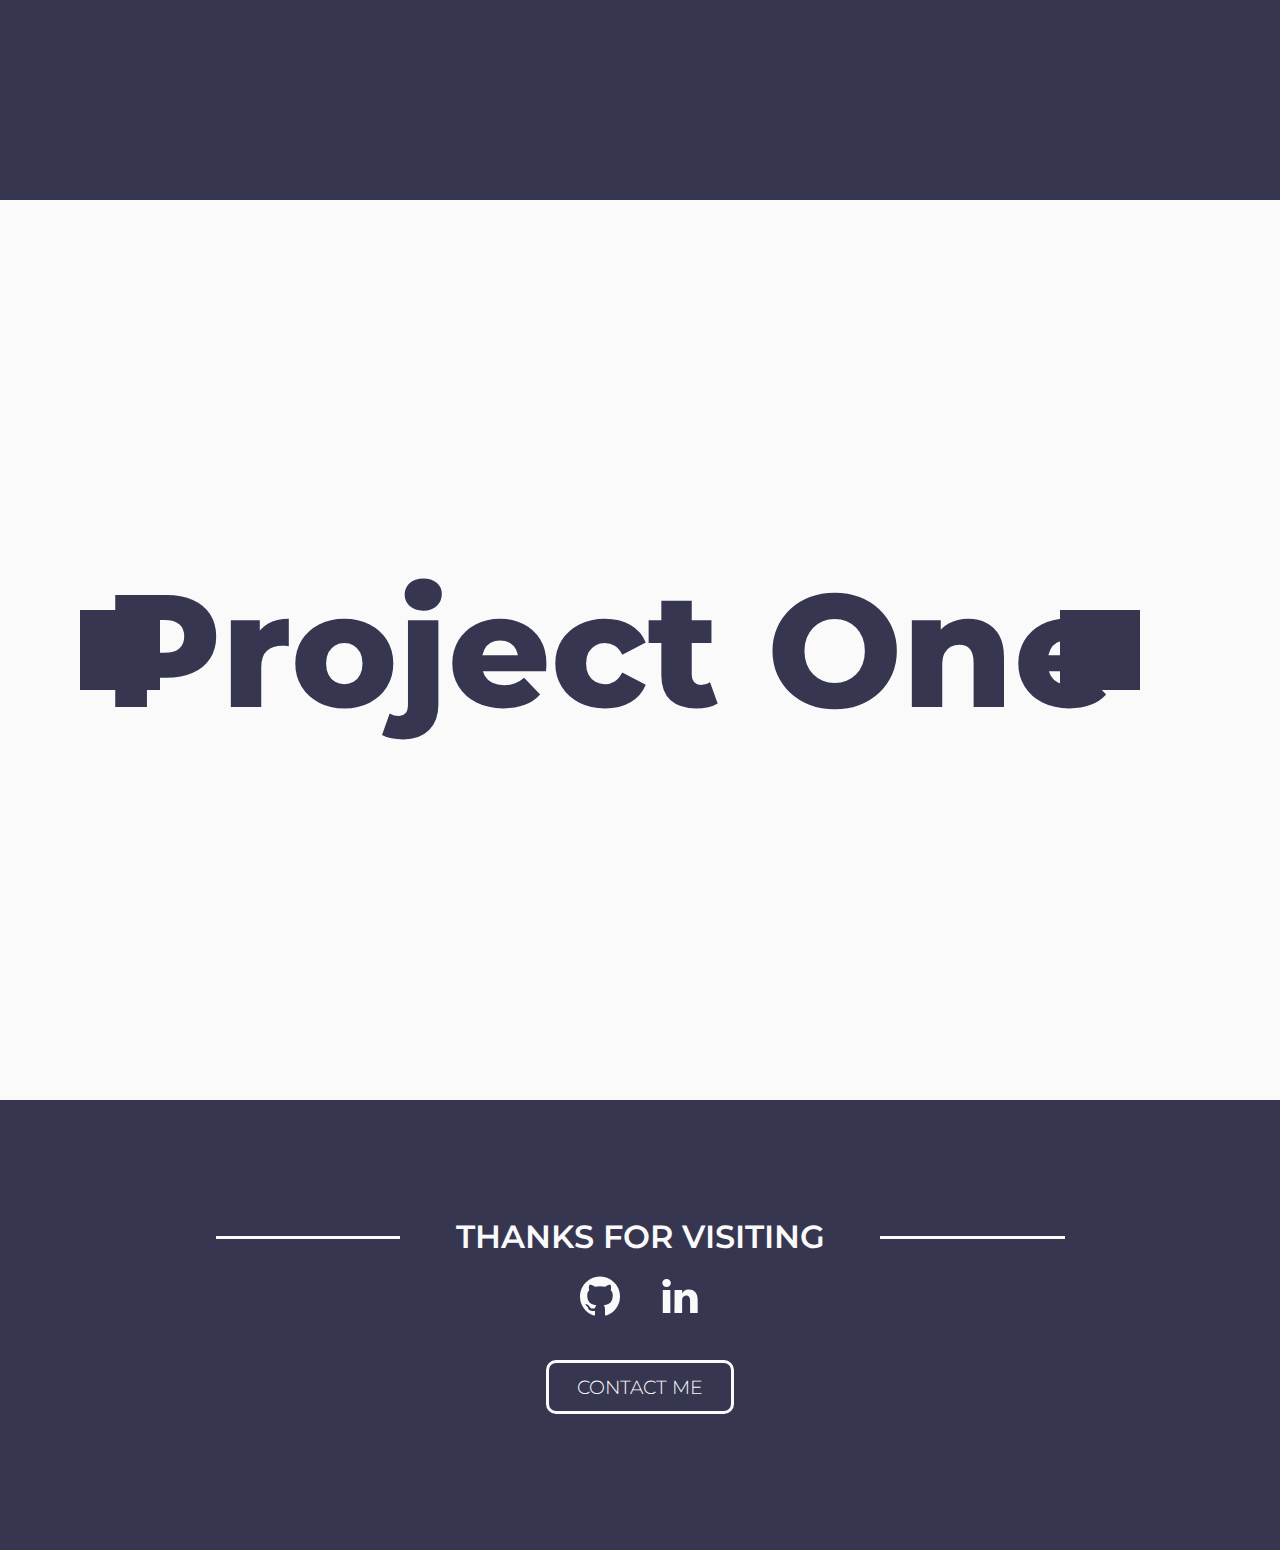
==== commit acd5c46d: "Slider work" ====
--- a/index.html
+++ b/index.html
@@ -12,7 +12,7 @@
         <script type="text/javascript" src="/js/animation.js" defer></script>
         <script type="text/javascript" src="/js/contactForm.js"></script>
         <script type="text/javascript" src="/js/openSideNav.js"></script>
-        <script type="text/javascript" src="/js/slider.js"></script>
+        <script type="text/javascript" src="/js/carousel.js"></script>
     </head>
     <body>
         <div id="mainWrap">
@@ -78,7 +78,7 @@
                 </div>
             </div>
             <div id="pageWork">
-                <div id="slideElmContainer"></div>
+                <div id="carousel"></div>
                 <div id="slideLeftCont" class="slideControl"></div>
                 <div id="slideRightCont" class="slideControl"></div>
             </div>
--- a/css/workPage.css
+++ b/css/workPage.css
@@ -1,3 +1,19 @@
+.slideProCont.initial,
+.slideProCont.active {
+  opacity: 1;
+  position: relative;
+  z-index: 900;
+}
+.slideProCont.prev,
+.slideProCont.next {
+  z-index: 800;
+}
+.slideProCont.prev {
+  transform: translateX(-100%); /* Move 'prev' item to the left */
+}
+.slideProCont.next {
+  transform: translateX(100%); /* Move 'next' item to the right */
+}
 @media only screen and (min-width: 601px) {
     #pageWork{
         width: 100%;
@@ -8,6 +24,7 @@
         display: flex;
         justify-content: center;
         align-items: center;
+        overflow: hidden;
     }
     #slideLeftCont{
         top: 50%;
@@ -25,12 +42,13 @@
         cursor: pointer;
         transform: translateY(-50%);
     }
-    #slideElmContainer{
+    #carousel{
         position: absolute;
         top: 0;
         left: 0;
         width: 100%;
         height: 100vh;
+        transform-style: preserve-3d;
     }
     .slideProCont{
         width: 100%;
@@ -40,6 +58,8 @@
         display: flex;
         justify-content: center;
         align-items: center;
+        opacity: 0;
+        transition: all 2s ease-in-out;
     }
     .slideZero{
         left: -100%;
@@ -62,6 +82,7 @@
         display: flex;
         justify-content: center;
         align-items: center;
+        overflow: hidden;
         }
     
     #slideLeftCont{
@@ -80,12 +101,13 @@
         cursor: pointer;
         transform: translateY(-50%);
     }
-    #slideElmContainer{
+    #carousel{
         position: absolute;
         top: 0;
         left: 0;
         width: 100%;
         height: 100vh;
+        transform-style: preserve-3d;
     }
     .slideProCont{
         width: 100%;
@@ -95,6 +117,8 @@
         justify-content: center;
         align-items: center;
         text-align: center;
+        opacity: 0;
+        transition: all 2s ease-in-out;
     }
     .slideZero{
         left: -100%;
